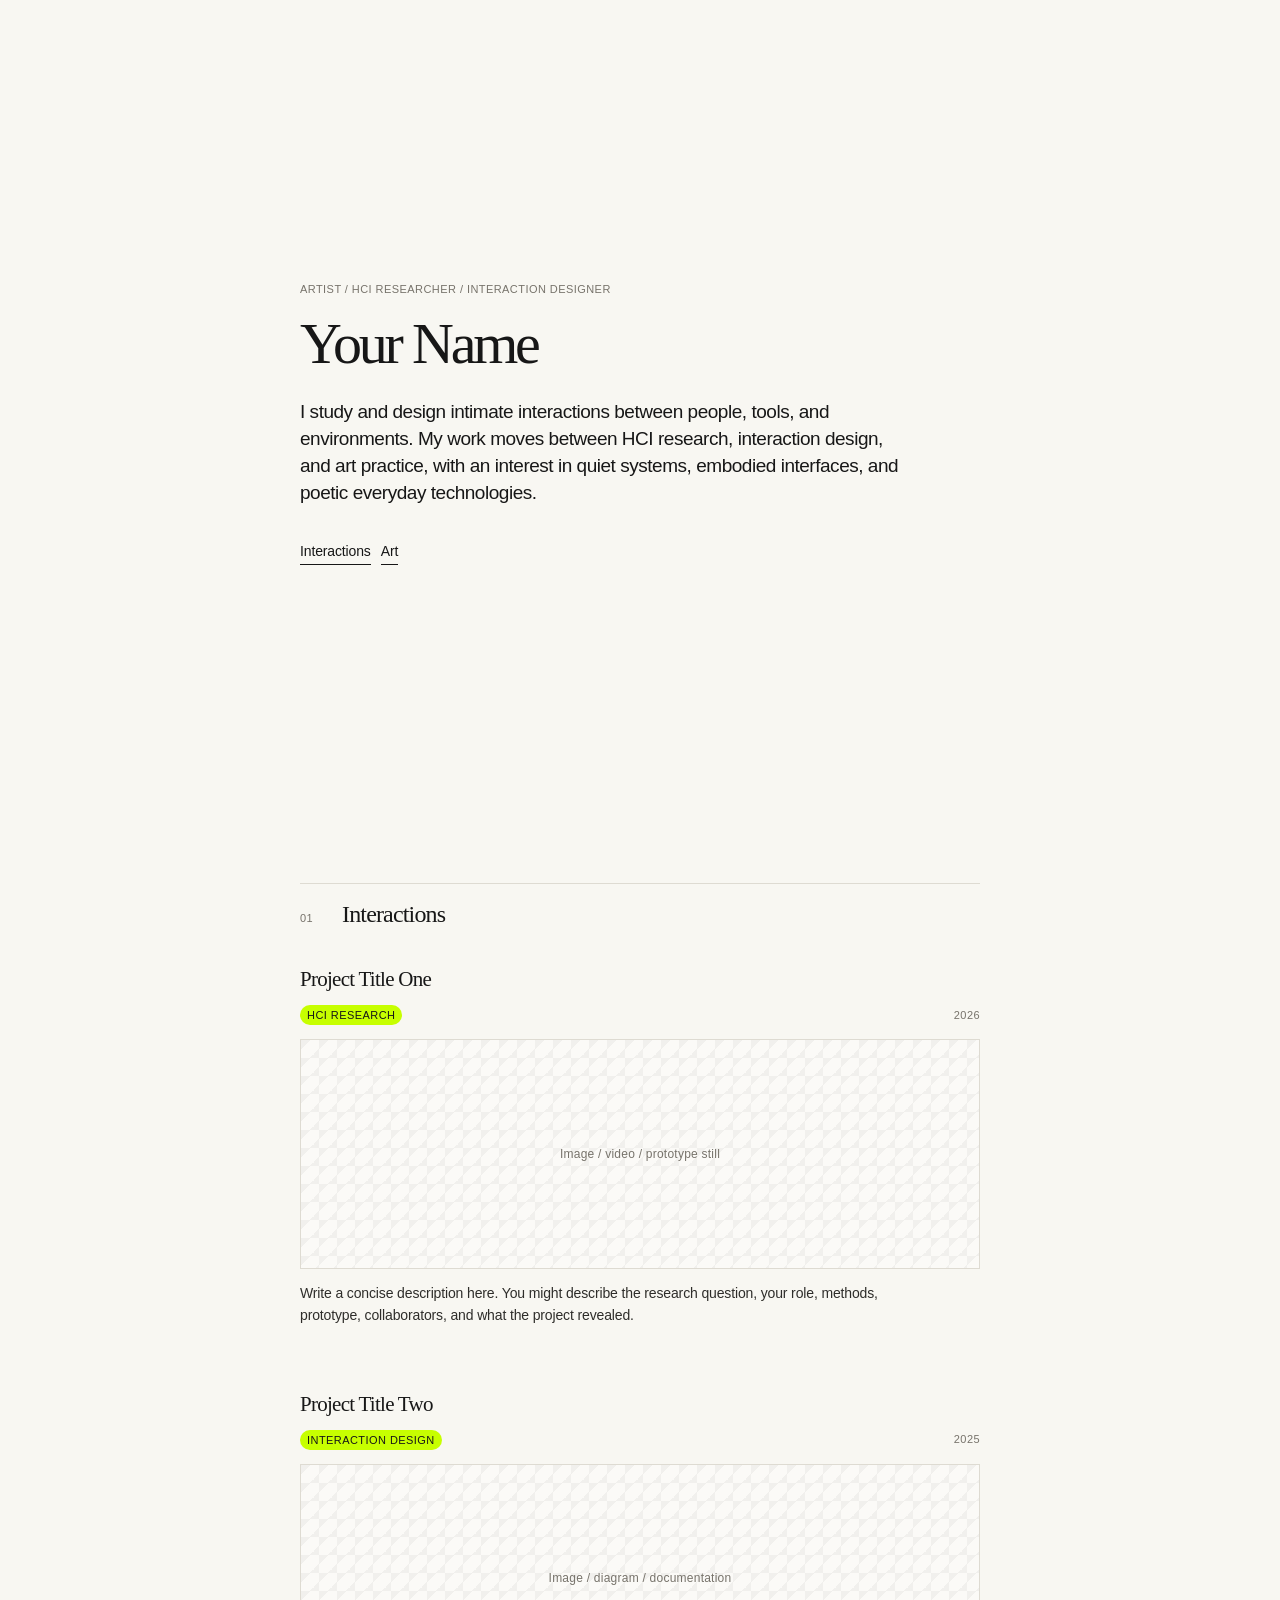
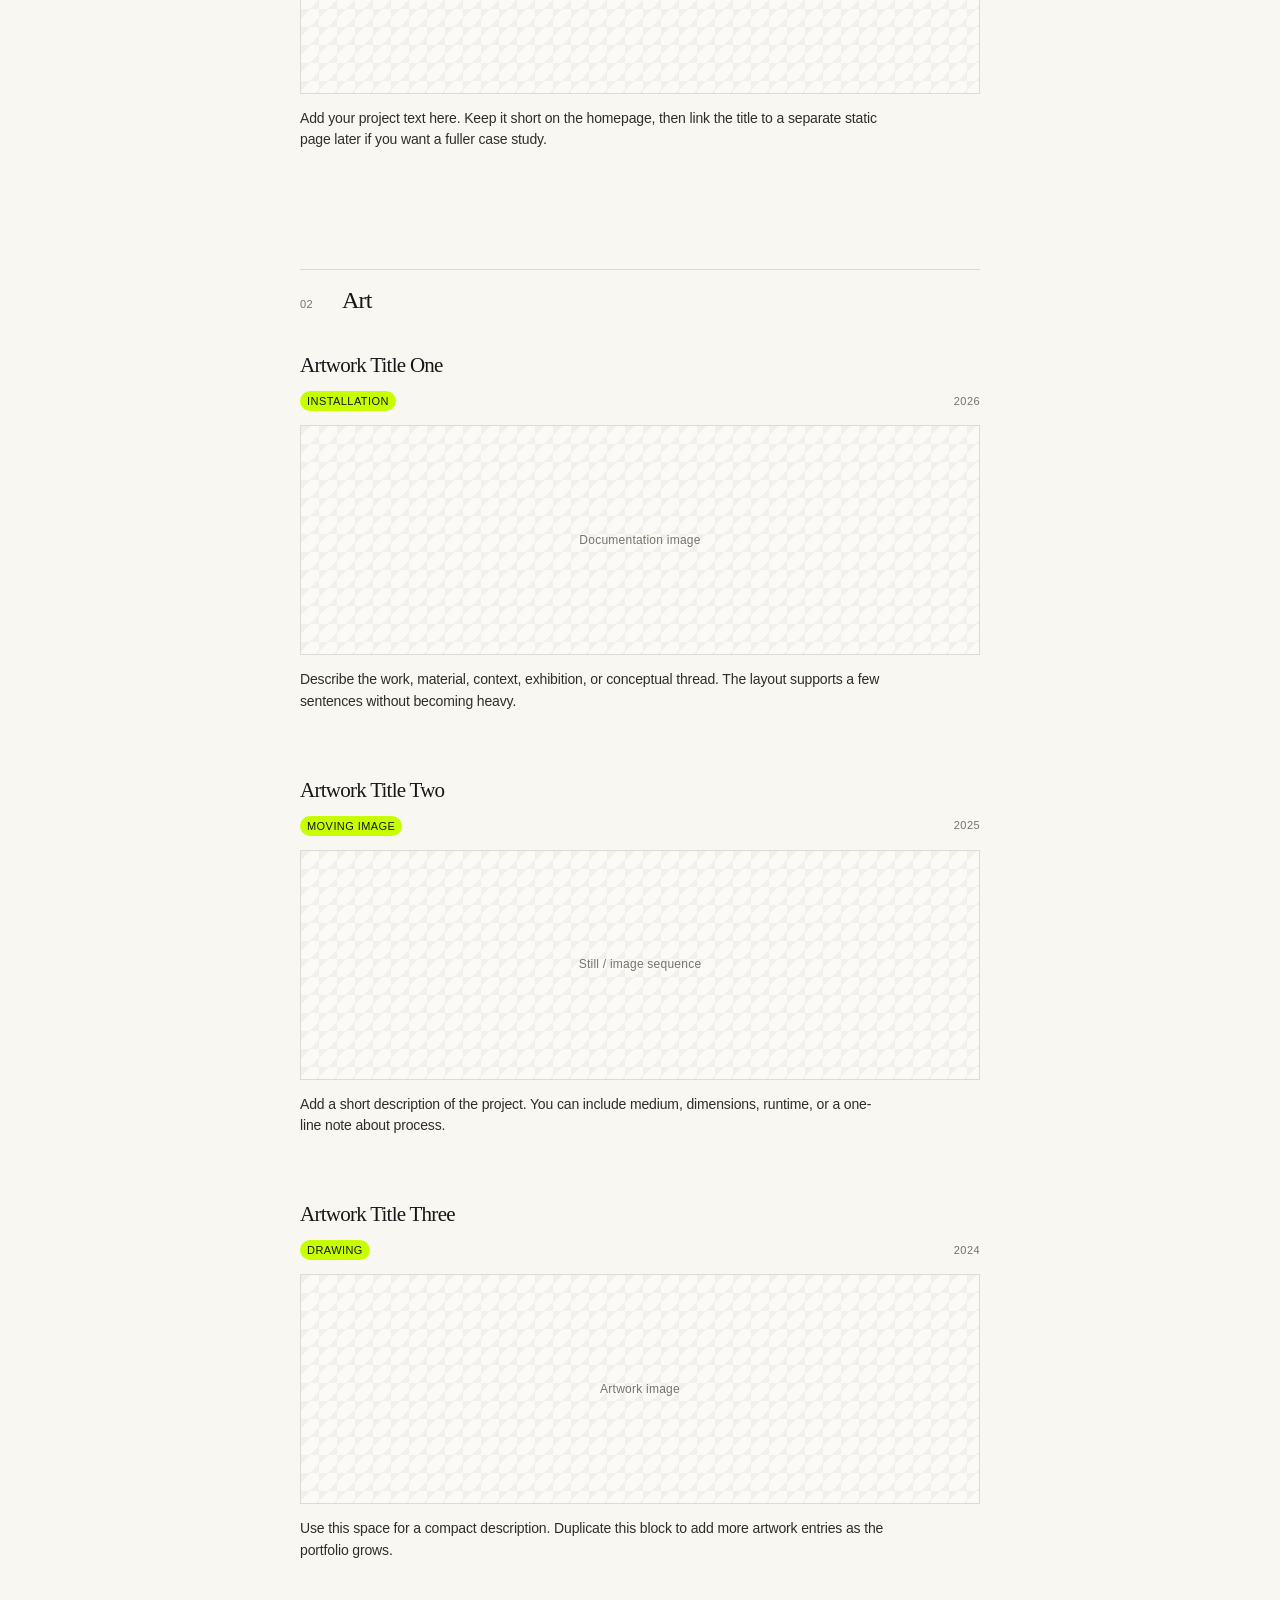
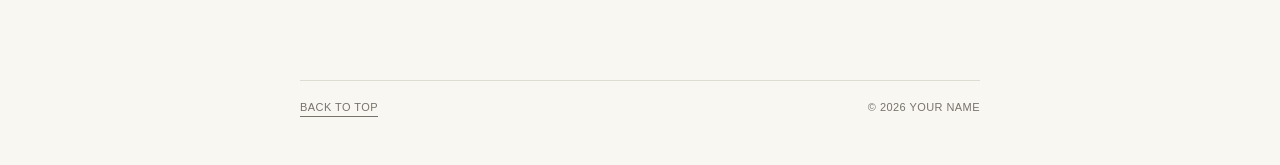
==== index.html @ f60fccab "create personal website" ====
<!doctype html>
<html lang="en">
  <head>
    <meta charset="utf-8" />
    <meta name="viewport" content="width=device-width, initial-scale=1" />
    <meta
      name="description"
      content="Portfolio of an artist, HCI researcher, and interaction designer."
    />
    <title>Your Name — Artist, HCI Researcher, Interaction Designer</title>
    <link rel="stylesheet" href="styles.css" />
  </head>
  <body>
    <main class="site-shell">
      <!-- Intro: edit this copy first when personalizing the site. -->
      <section class="intro" id="top" aria-labelledby="intro-title">
        <p class="eyebrow">Artist / HCI Researcher / Interaction Designer</p>
        <h1 id="intro-title">Your Name</h1>
        <p class="bio">
          I study and design intimate interactions between people, tools, and
          environments. My work moves between HCI research, interaction design,
          and art practice, with an interest in quiet systems, embodied
          interfaces, and poetic everyday technologies.
        </p>
        <nav class="quick-links" aria-label="Jump to portfolio sections">
          <a href="#interactions">Interactions</a>
          <a href="#art">Art</a>
        </nav>
      </section>

      <!-- Interactions: duplicate an article.project block to add more HCI projects. -->
      <section class="section-block" id="interactions" aria-labelledby="interactions-title">
        <div class="section-heading">
          <p class="section-kicker">01</p>
          <h2 id="interactions-title">Interactions</h2>
        </div>

        <div class="project-list">
          <article class="project">
            <a class="project-title" href="#" aria-label="Open Project Title One">
              Project Title One
            </a>
            <div class="project-meta">
              <span class="label">HCI Research</span>
              <time datetime="2026">2026</time>
            </div>
            <figure class="media-slot">
              <!-- Replace the placeholder with:
              <img src="assets/images/project-one.jpg" alt="Describe the image" />
              -->
              <span>Image / video / prototype still</span>
            </figure>
            <p>
              Write a concise description here. You might describe the research
              question, your role, methods, prototype, collaborators, and what
              the project revealed.
            </p>
          </article>

          <article class="project">
            <a class="project-title" href="#" aria-label="Open Project Title Two">
              Project Title Two
            </a>
            <div class="project-meta">
              <span class="label">Interaction Design</span>
              <time datetime="2025">2025</time>
            </div>
            <figure class="media-slot">
              <!-- Replace the placeholder with:
              <img src="assets/images/project-two.jpg" alt="Describe the image" />
              -->
              <span>Image / diagram / documentation</span>
            </figure>
            <p>
              Add your project text here. Keep it short on the homepage, then
              link the title to a separate static page later if you want a fuller
              case study.
            </p>
          </article>
        </div>
      </section>

      <!-- Art: duplicate an article.project block to add more artworks or series. -->
      <section class="section-block" id="art" aria-labelledby="art-title">
        <div class="section-heading">
          <p class="section-kicker">02</p>
          <h2 id="art-title">Art</h2>
        </div>

        <div class="project-list">
          <article class="project">
            <a class="project-title" href="#" aria-label="Open Artwork Title One">
              Artwork Title One
            </a>
            <div class="project-meta">
              <span class="label">Installation</span>
              <time datetime="2026">2026</time>
            </div>
            <figure class="media-slot">
              <!-- Replace the placeholder with:
              <img src="assets/images/art-one.jpg" alt="Describe the artwork" />
              -->
              <span>Documentation image</span>
            </figure>
            <p>
              Describe the work, material, context, exhibition, or conceptual
              thread. The layout supports a few sentences without becoming heavy.
            </p>
          </article>

          <article class="project">
            <a class="project-title" href="#" aria-label="Open Artwork Title Two">
              Artwork Title Two
            </a>
            <div class="project-meta">
              <span class="label">Moving Image</span>
              <time datetime="2025">2025</time>
            </div>
            <figure class="media-slot">
              <!-- Replace the placeholder with:
              <img src="assets/images/art-two.jpg" alt="Describe the artwork" />
              -->
              <span>Still / image sequence</span>
            </figure>
            <p>
              Add a short description of the project. You can include medium,
              dimensions, runtime, or a one-line note about process.
            </p>
          </article>

          <article class="project">
            <a class="project-title" href="#" aria-label="Open Artwork Title Three">
              Artwork Title Three
            </a>
            <div class="project-meta">
              <span class="label">Drawing</span>
              <time datetime="2024">2024</time>
            </div>
            <figure class="media-slot">
              <!-- Replace the placeholder with:
              <img src="assets/images/art-three.jpg" alt="Describe the artwork" />
              -->
              <span>Artwork image</span>
            </figure>
            <p>
              Use this space for a compact description. Duplicate this block to
              add more artwork entries as the portfolio grows.
            </p>
          </article>
        </div>
      </section>

      <footer class="site-footer">
        <a href="#top">Back to top</a>
        <p>© <span>2026</span> Your Name</p>
      </footer>
    </main>
  </body>
</html>
---- styles.css ----
:root {
  --font-primary: "Helvetica Neue", Helvetica, Arial, sans-serif;
  --font-secondary: "Cormorant Garamond", Garamond, Georgia, serif;
  --color-bg: #f8f7f2;
  --color-text: #171717;
  --color-muted: #77736b;
  --color-line: #dedbd2;
  --color-neon: #c7ff00;
  --content-width: 680px;
  --page-gutter: clamp(20px, 5vw, 56px);
}

* {
  box-sizing: border-box;
}

html {
  scroll-behavior: smooth;
}

body {
  margin: 0;
  background: var(--color-bg);
  color: var(--color-text);
  font-family: var(--font-primary);
  font-size: 14px;
  line-height: 1.55;
  letter-spacing: -0.01em;
}

a {
  color: inherit;
  text-decoration: none;
}

a:focus-visible {
  outline: 1px solid var(--color-text);
  outline-offset: 4px;
}

img {
  display: block;
  width: 100%;
  height: auto;
}

.site-shell {
  width: min(100% - (var(--page-gutter) * 2), var(--content-width));
  margin: 0 auto;
  padding: 9vh 0 48px;
}

.intro {
  min-height: 76vh;
  display: flex;
  flex-direction: column;
  justify-content: center;
}

.eyebrow,
.section-kicker,
.project-meta,
.site-footer {
  color: var(--color-muted);
  font-size: 11px;
  letter-spacing: 0.04em;
  text-transform: uppercase;
}

.eyebrow {
  margin: 0 0 18px;
}

h1,
h2,
p,
figure {
  margin: 0;
}

h1 {
  max-width: 11ch;
  font-family: var(--font-secondary);
  font-size: clamp(34px, 7vw, 58px);
  font-weight: 400;
  line-height: 0.95;
  letter-spacing: -0.055em;
}

.bio {
  max-width: 610px;
  margin-top: 28px;
  font-size: clamp(16px, 2.2vw, 19px);
  line-height: 1.42;
  letter-spacing: -0.025em;
}

.quick-links {
  display: flex;
  gap: 10px;
  margin-top: 34px;
}

.quick-links a {
  border-bottom: 1px solid currentColor;
  padding-bottom: 2px;
  transition: color 180ms ease, border-color 180ms ease;
}

.quick-links a:hover {
  color: var(--color-muted);
  border-color: transparent;
}

.section-block {
  padding: 118px 0 0;
}

.section-heading {
  display: grid;
  grid-template-columns: 42px 1fr;
  align-items: baseline;
  border-top: 1px solid var(--color-line);
  padding-top: 18px;
  margin-bottom: 42px;
}

.section-kicker {
  line-height: 1;
}

h2 {
  font-family: var(--font-secondary);
  font-size: 24px;
  font-weight: 400;
  line-height: 1;
  letter-spacing: -0.035em;
}

.project-list {
  display: grid;
  gap: 66px;
}

.project {
  display: grid;
  gap: 14px;
}

.project-title {
  width: fit-content;
  font-family: var(--font-secondary);
  font-size: 21px;
  line-height: 1.1;
  letter-spacing: -0.035em;
  transition: transform 180ms ease, letter-spacing 180ms ease;
}

.project-title:hover {
  transform: translateX(7px);
  letter-spacing: -0.015em;
}

.project-meta {
  display: flex;
  align-items: center;
  justify-content: space-between;
  gap: 20px;
}

.label {
  display: inline-flex;
  align-items: center;
  min-height: 19px;
  padding: 2px 7px 1px;
  background: var(--color-neon);
  color: var(--color-text);
  border-radius: 999px;
}

.media-slot {
  position: relative;
  min-height: 230px;
  display: grid;
  place-items: center;
  overflow: hidden;
  border: 1px solid var(--color-line);
  background:
    linear-gradient(135deg, rgba(23, 23, 23, 0.045) 25%, transparent 25%) 0 0 / 18px 18px,
    linear-gradient(315deg, rgba(23, 23, 23, 0.045) 25%, transparent 25%) 0 0 / 18px 18px,
    rgba(255, 255, 255, 0.34);
}

.media-slot span {
  color: var(--color-muted);
  font-size: 12px;
  letter-spacing: 0.02em;
}

.project p {
  max-width: 590px;
  color: #2e2d2a;
}

.site-footer {
  display: flex;
  justify-content: space-between;
  gap: 20px;
  border-top: 1px solid var(--color-line);
  margin-top: 118px;
  padding-top: 18px;
}

.site-footer a {
  border-bottom: 1px solid currentColor;
}

@media (max-width: 560px) {
  .site-shell {
    padding-top: 42px;
  }

  .intro {
    min-height: 68vh;
  }

  .section-heading {
    grid-template-columns: 1fr;
    gap: 12px;
  }

  .project-meta,
  .site-footer {
    align-items: flex-start;
    flex-direction: column;
    gap: 9px;
  }

  .media-slot {
    min-height: 190px;
  }
}
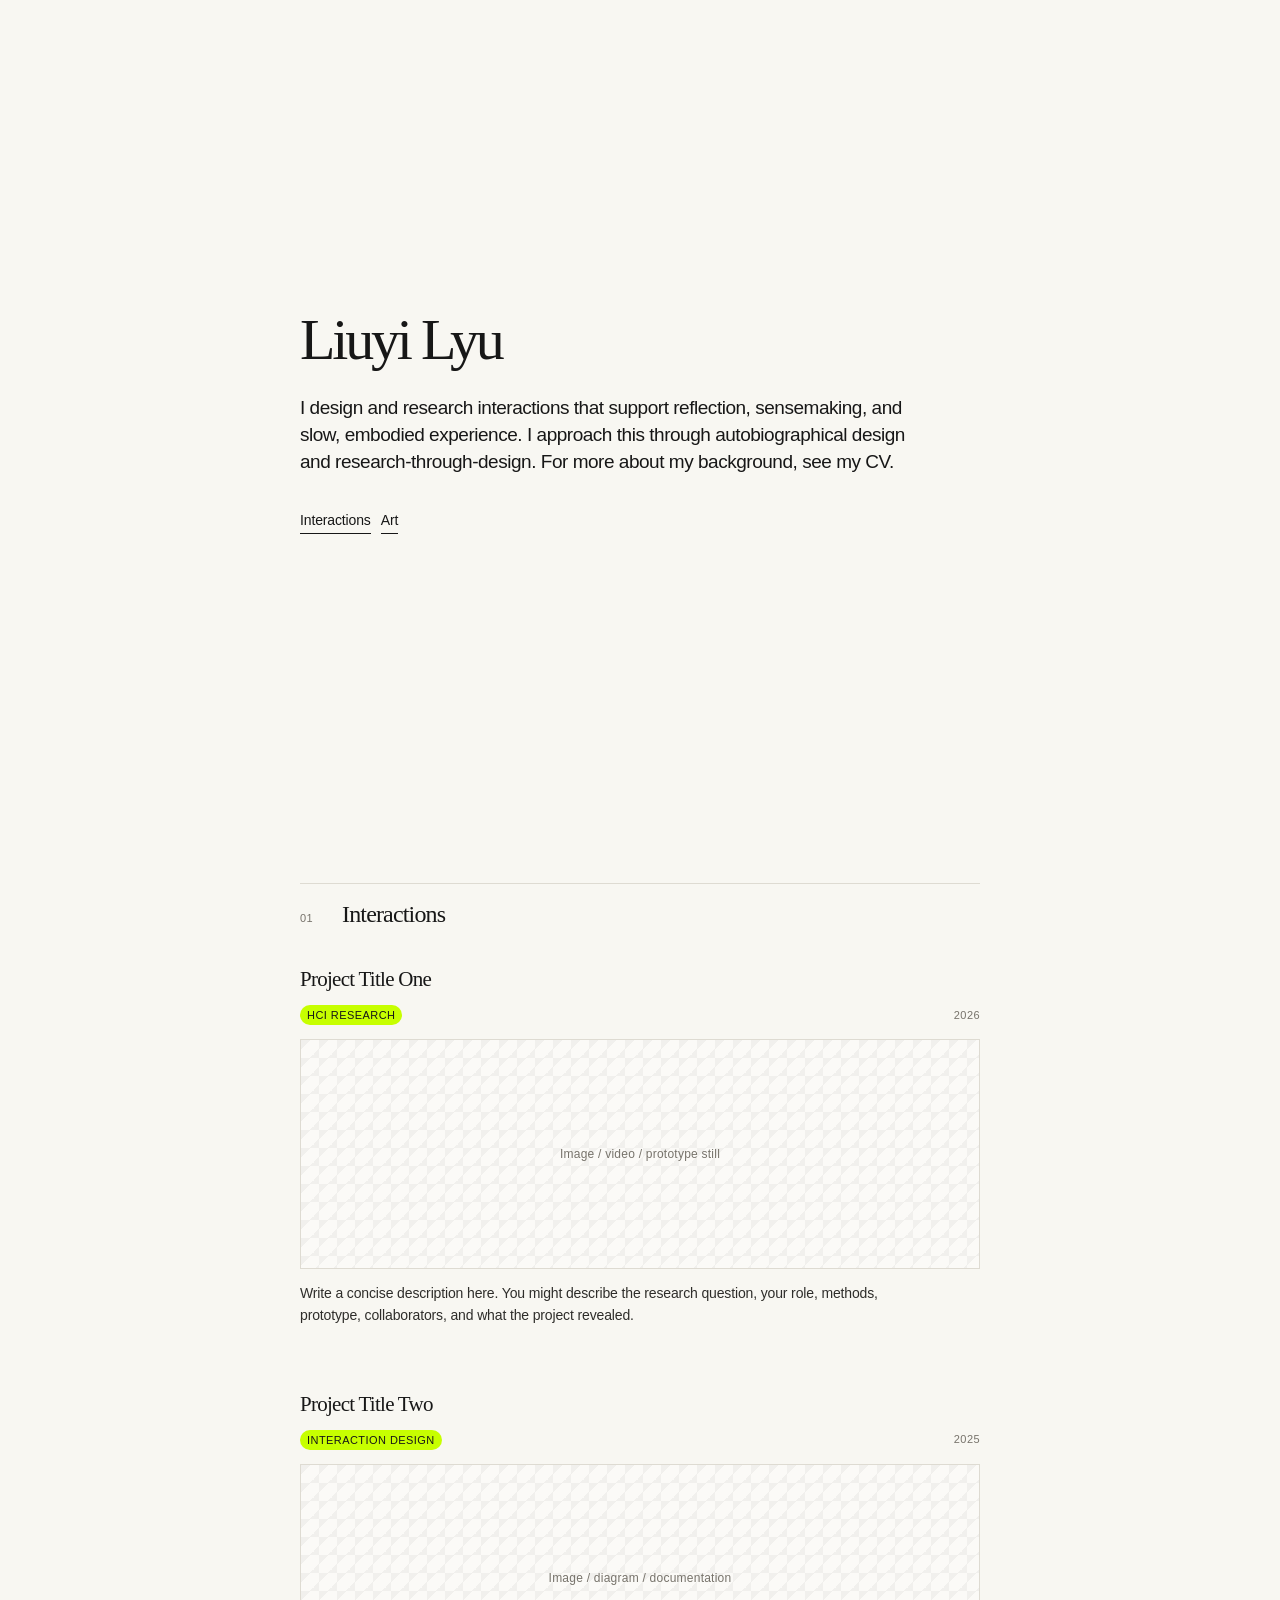
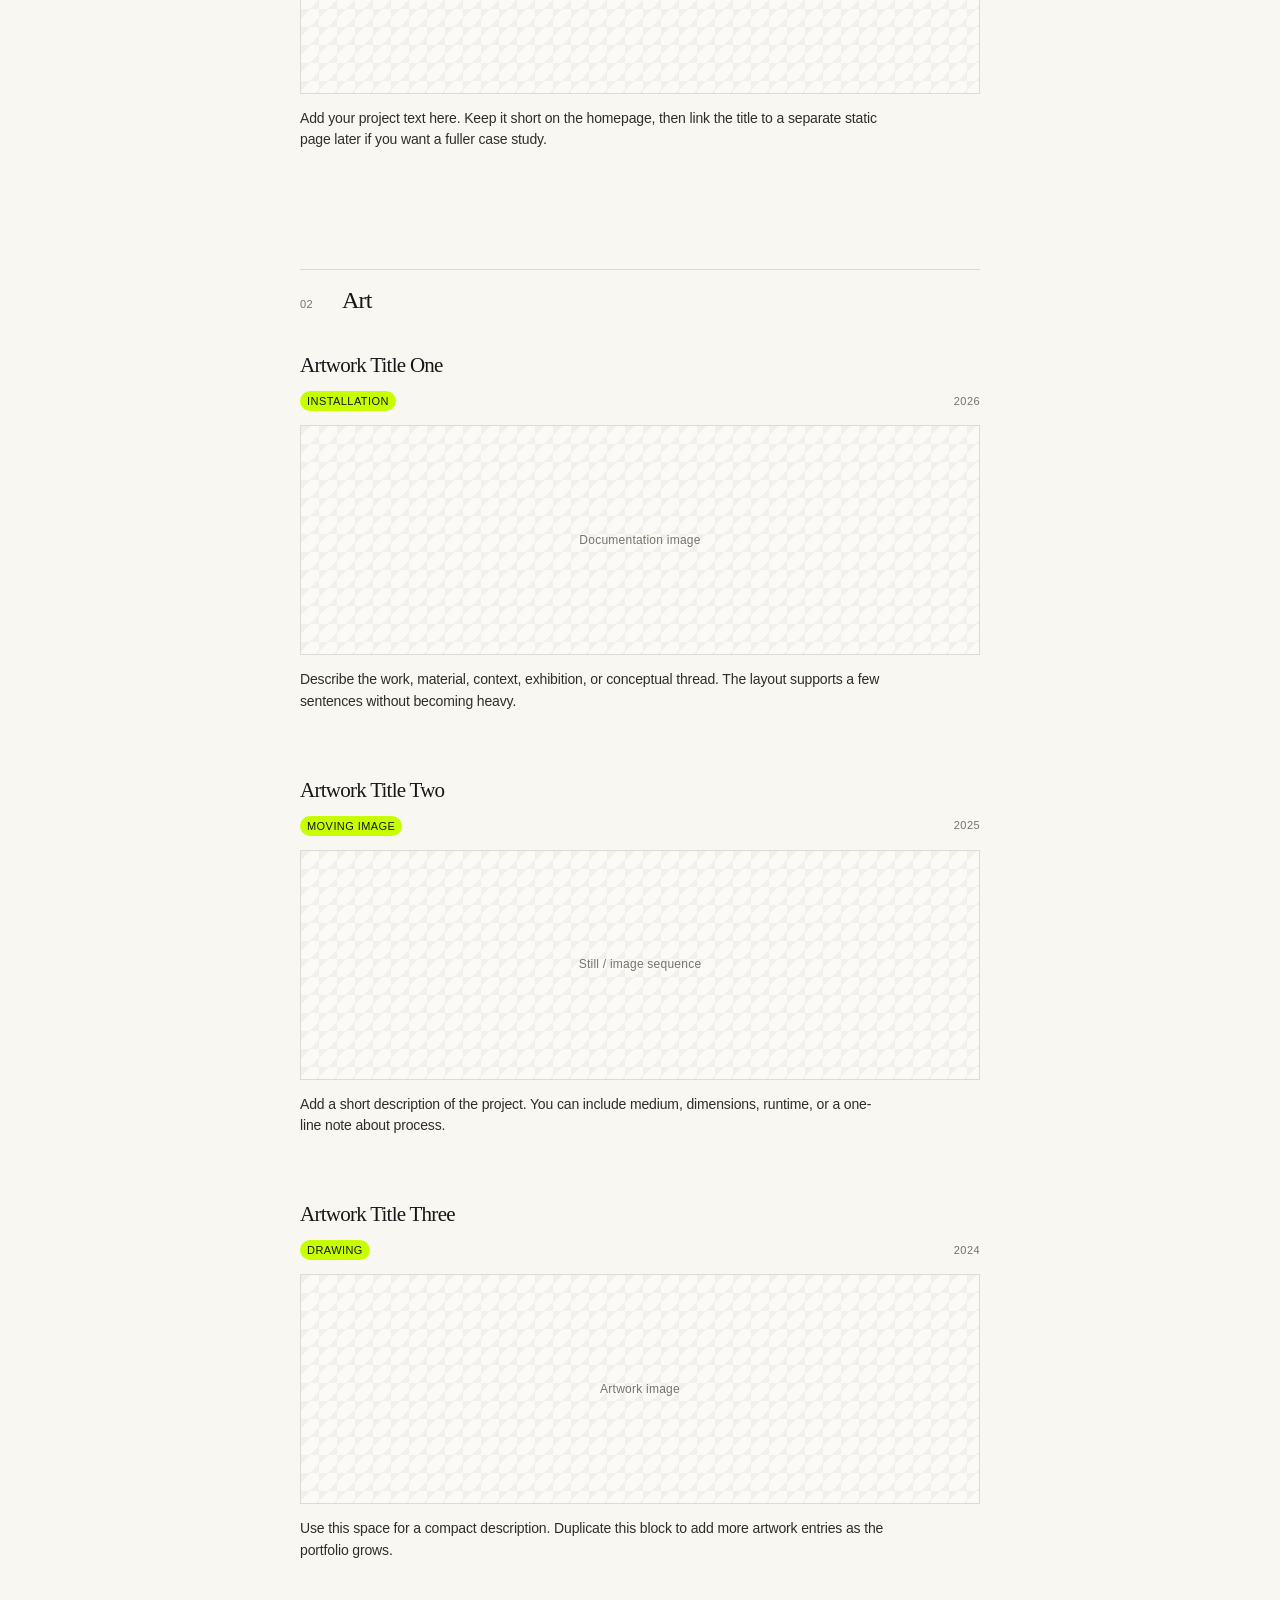
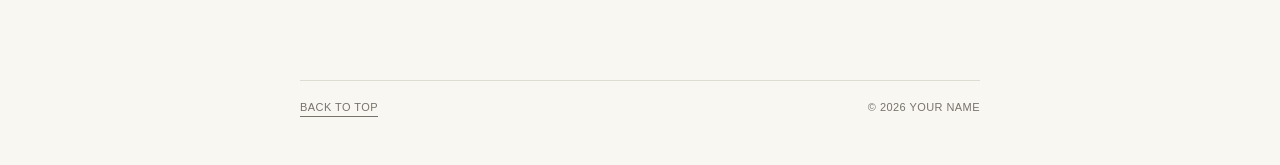
==== commit 6fe2fd59: "update" ====
--- a/index.html
+++ b/index.html
@@ -14,13 +14,11 @@
     <main class="site-shell">
       <!-- Intro: edit this copy first when personalizing the site. -->
       <section class="intro" id="top" aria-labelledby="intro-title">
-        <p class="eyebrow">Artist / HCI Researcher / Interaction Designer</p>
-        <h1 id="intro-title">Your Name</h1>
+        <h1 id="intro-title">Liuyi Lyu</h1>
         <p class="bio">
-          I study and design intimate interactions between people, tools, and
-          environments. My work moves between HCI research, interaction design,
-          and art practice, with an interest in quiet systems, embodied
-          interfaces, and poetic everyday technologies.
+          I design and research interactions that support reflection, sensemaking,
+          and slow, embodied experience. I approach this through autobiographical
+          design and research-through-design. For more about my background, see my CV.
         </p>
         <nav class="quick-links" aria-label="Jump to portfolio sections">
           <a href="#interactions">Interactions</a>
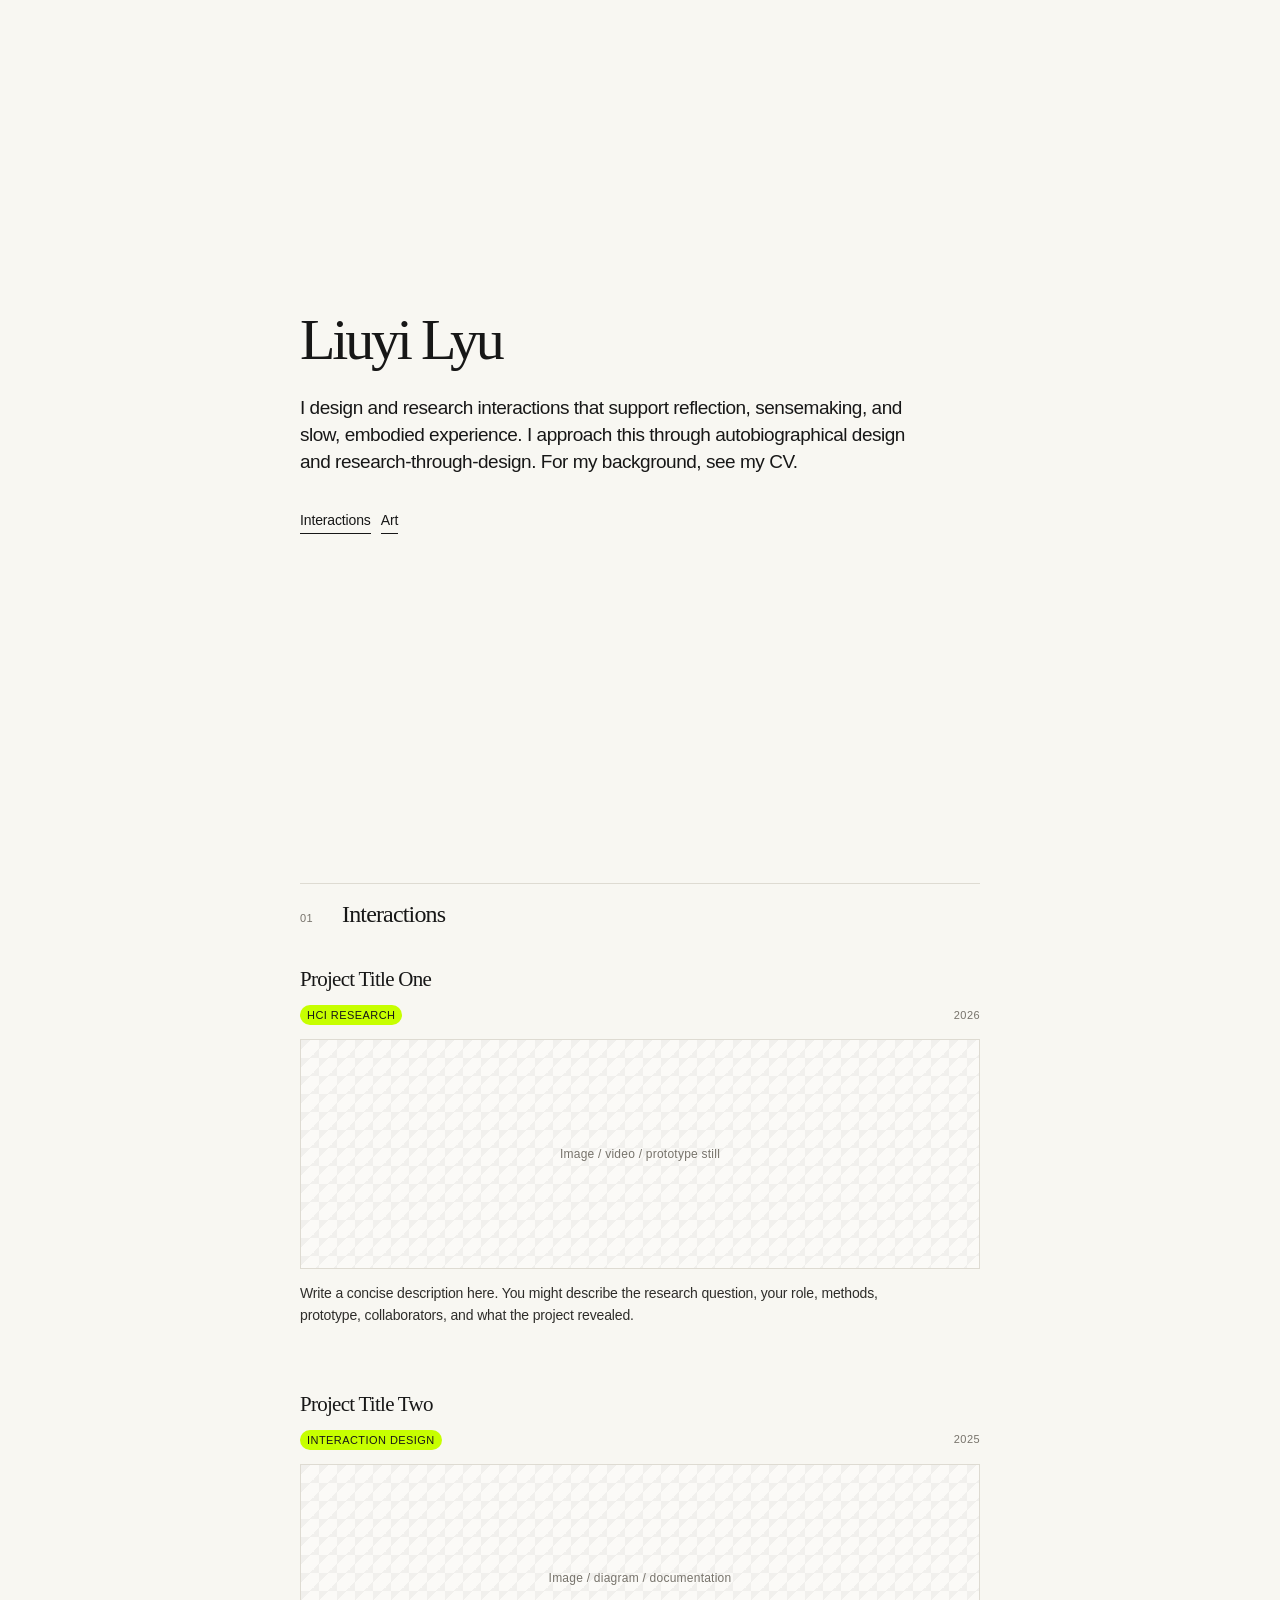
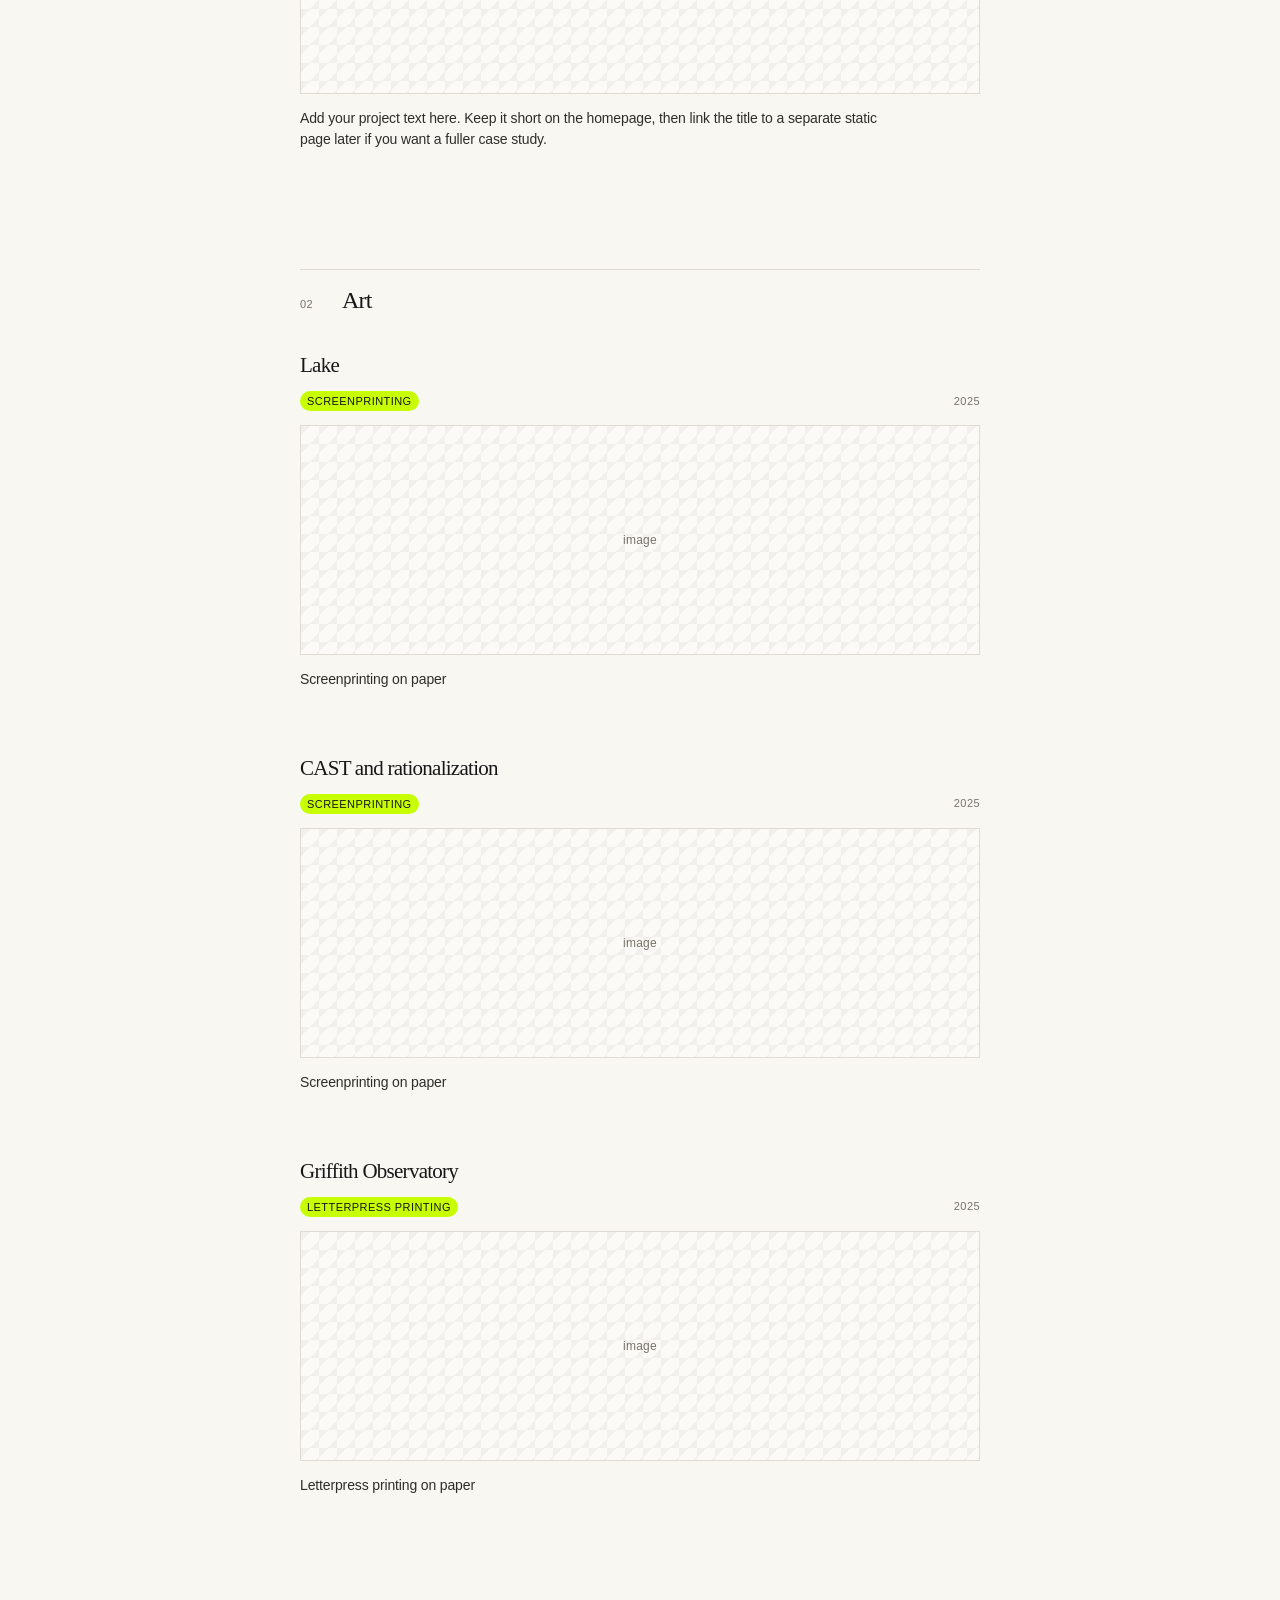
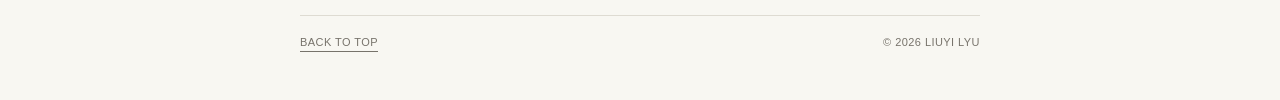
==== commit 620c5c5d: "update" ====
--- a/index.html
+++ b/index.html
@@ -7,7 +7,7 @@
       name="description"
       content="Portfolio of an artist, HCI researcher, and interaction designer."
     />
-    <title>Your Name — Artist, HCI Researcher, Interaction Designer</title>
+    <title>Liuyi Lyu — Artist, HCI Researcher, Interaction Designer</title>
     <link rel="stylesheet" href="styles.css" />
   </head>
   <body>
@@ -18,7 +18,7 @@
         <p class="bio">
           I design and research interactions that support reflection, sensemaking,
           and slow, embodied experience. I approach this through autobiographical
-          design and research-through-design. For more about my background, see my CV.
+          design and research-through-design. For my background, see my CV.
         </p>
         <nav class="quick-links" aria-label="Jump to portfolio sections">
           <a href="#interactions">Interactions</a>
@@ -35,7 +35,7 @@
 
         <div class="project-list">
           <article class="project">
-            <a class="project-title" href="#" aria-label="Open Project Title One">
+            <a class="project-title" href="interactions/project-title-one.html" aria-label="Open Project Title One">
               Project Title One
             </a>
             <div class="project-meta">
@@ -56,7 +56,7 @@
           </article>
 
           <article class="project">
-            <a class="project-title" href="#" aria-label="Open Project Title Two">
+            <a class="project-title" href="interactions/project-title-two.html" aria-label="Open Project Title Two">
               Project Title Two
             </a>
             <div class="project-meta">
@@ -87,62 +87,59 @@
 
         <div class="project-list">
           <article class="project">
-            <a class="project-title" href="#" aria-label="Open Artwork Title One">
-              Artwork Title One
+            <a class="project-title" href="art/lake.html" aria-label="Open Lake">
+              Lake
             </a>
             <div class="project-meta">
-              <span class="label">Installation</span>
-              <time datetime="2026">2026</time>
+              <span class="label">Screenprinting</span>
+              <time datetime="2025">2025</time>
             </div>
             <figure class="media-slot">
               <!-- Replace the placeholder with:
               <img src="assets/images/art-one.jpg" alt="Describe the artwork" />
               -->
-              <span>Documentation image</span>
+              <span>image</span>
             </figure>
             <p>
-              Describe the work, material, context, exhibition, or conceptual
-              thread. The layout supports a few sentences without becoming heavy.
+              Screenprinting on paper
             </p>
           </article>
 
           <article class="project">
-            <a class="project-title" href="#" aria-label="Open Artwork Title Two">
-              Artwork Title Two
+            <a class="project-title" href="art/cast-and-rationalization.html" aria-label="Open CAST and rationalization">
+              CAST and rationalization
             </a>
             <div class="project-meta">
-              <span class="label">Moving Image</span>
+              <span class="label">Screenprinting</span>
               <time datetime="2025">2025</time>
             </div>
             <figure class="media-slot">
               <!-- Replace the placeholder with:
               <img src="assets/images/art-two.jpg" alt="Describe the artwork" />
               -->
-              <span>Still / image sequence</span>
+              <span>image</span>
             </figure>
             <p>
-              Add a short description of the project. You can include medium,
-              dimensions, runtime, or a one-line note about process.
+              Screenprinting on paper
             </p>
           </article>
 
           <article class="project">
-            <a class="project-title" href="#" aria-label="Open Artwork Title Three">
-              Artwork Title Three
+            <a class="project-title" href="art/griffith-observatory.html" aria-label="Open Griffith Observatory">
+              Griffith Observatory
             </a>
             <div class="project-meta">
-              <span class="label">Drawing</span>
-              <time datetime="2024">2024</time>
+              <span class="label">Letterpress printing</span>
+              <time datetime="2025">2025</time>
             </div>
             <figure class="media-slot">
               <!-- Replace the placeholder with:
               <img src="assets/images/art-three.jpg" alt="Describe the artwork" />
               -->
-              <span>Artwork image</span>
+              <span>image</span>
             </figure>
             <p>
-              Use this space for a compact description. Duplicate this block to
-              add more artwork entries as the portfolio grows.
+              Letterpress printing on paper
             </p>
           </article>
         </div>
@@ -150,7 +147,7 @@
 
       <footer class="site-footer">
         <a href="#top">Back to top</a>
-        <p>© <span>2026</span> Your Name</p>
+        <p>© <span>2026</span> Liuyi Lyu</p>
       </footer>
     </main>
   </body>
--- a/styles.css
+++ b/styles.css
@@ -215,6 +215,125 @@
   border-bottom: 1px solid currentColor;
 }
 
+.detail-shell {
+  width: min(100% - (var(--page-gutter) * 2), 960px);
+  padding-top: 42px;
+}
+
+.back-link {
+  display: inline-block;
+  margin-bottom: 82px;
+  color: var(--color-muted);
+  font-size: 11px;
+  letter-spacing: 0.04em;
+  text-transform: uppercase;
+  transition: color 180ms ease, transform 180ms ease;
+}
+
+.back-link:hover {
+  color: var(--color-text);
+  transform: translateX(-4px);
+}
+
+.detail-page {
+  display: grid;
+  gap: 72px;
+}
+
+.detail-header,
+.detail-text {
+  max-width: var(--content-width);
+}
+
+.detail-header h1 {
+  max-width: 12ch;
+}
+
+.detail-meta {
+  margin-top: 24px;
+  padding-top: 14px;
+  border-top: 1px solid var(--color-line);
+}
+
+.detail-intro {
+  max-width: 620px;
+  margin-top: 30px;
+  font-size: clamp(16px, 2.2vw, 19px);
+  line-height: 1.44;
+  letter-spacing: -0.025em;
+}
+
+.detail-text {
+  display: grid;
+  gap: 14px;
+}
+
+.detail-text h2 {
+  font-size: 21px;
+}
+
+.gallery,
+.image-stack {
+  display: grid;
+  gap: 34px;
+}
+
+.gallery-item {
+  display: grid;
+  gap: 9px;
+}
+
+.gallery-item img,
+.image-placeholder {
+  border: 1px solid var(--color-line);
+}
+
+.gallery-item img {
+  background: rgba(255, 255, 255, 0.34);
+}
+
+.image-placeholder {
+  min-height: 360px;
+  display: grid;
+  place-items: center;
+  padding: 24px;
+  background:
+    linear-gradient(135deg, rgba(23, 23, 23, 0.045) 25%, transparent 25%) 0 0 / 18px 18px,
+    linear-gradient(315deg, rgba(23, 23, 23, 0.045) 25%, transparent 25%) 0 0 / 18px 18px,
+    rgba(255, 255, 255, 0.34);
+  color: var(--color-muted);
+  font-size: 12px;
+  letter-spacing: 0.02em;
+  text-align: center;
+}
+
+.image-full {
+  width: 100%;
+}
+
+.image-narrow {
+  width: min(100%, 460px);
+  justify-self: center;
+}
+
+.image-narrow .image-placeholder {
+  min-height: 600px;
+}
+
+.image-pair {
+  display: grid;
+  grid-template-columns: repeat(2, minmax(0, 1fr));
+  gap: 20px;
+  align-items: start;
+}
+
+figcaption {
+  max-width: 520px;
+  color: var(--color-muted);
+  font-size: 12px;
+  line-height: 1.45;
+}
+
 @media (max-width: 560px) {
   .site-shell {
     padding-top: 42px;
@@ -239,4 +358,25 @@
   .media-slot {
     min-height: 190px;
   }
-}
+
+  .detail-shell {
+    width: min(100% - (var(--page-gutter) * 2), var(--content-width));
+  }
+
+  .back-link {
+    margin-bottom: 54px;
+  }
+
+  .detail-page {
+    gap: 52px;
+  }
+
+  .image-pair {
+    grid-template-columns: 1fr;
+  }
+
+  .image-placeholder,
+  .image-narrow .image-placeholder {
+    min-height: 280px;
+  }
+}
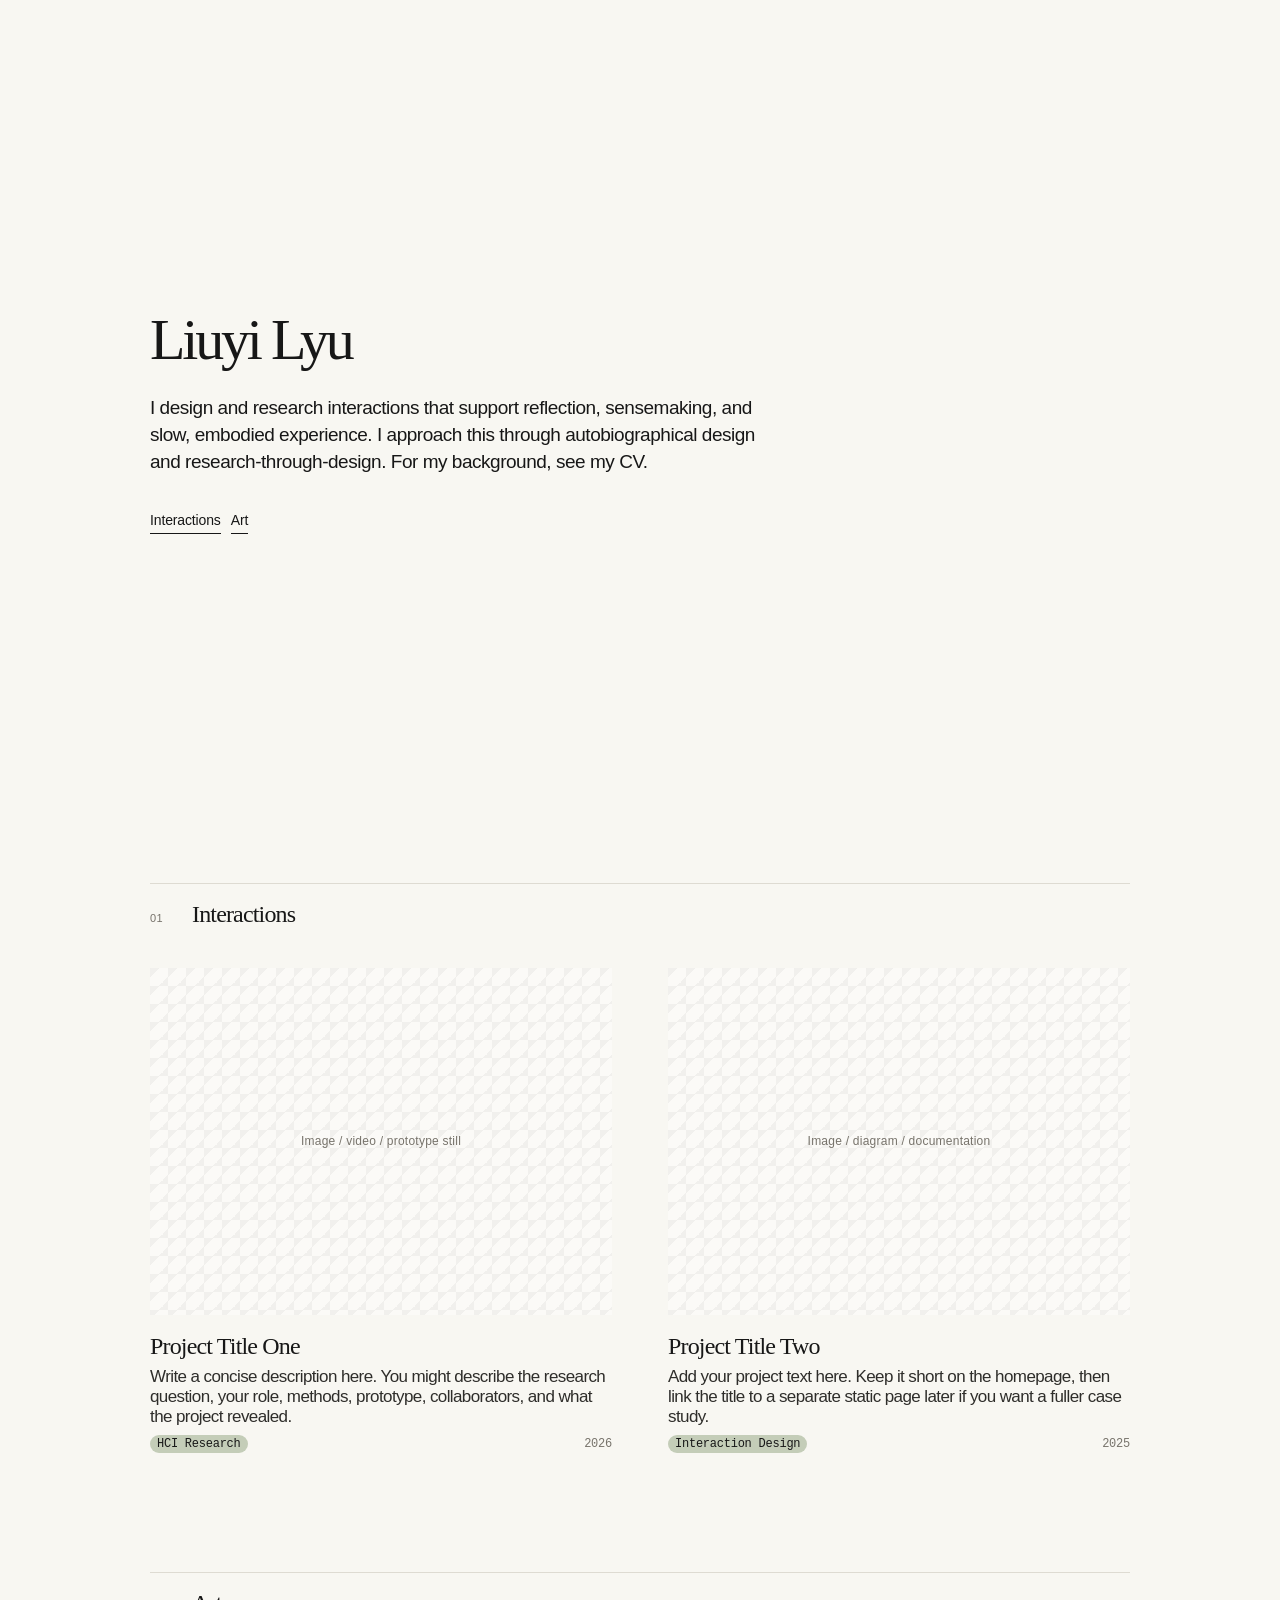
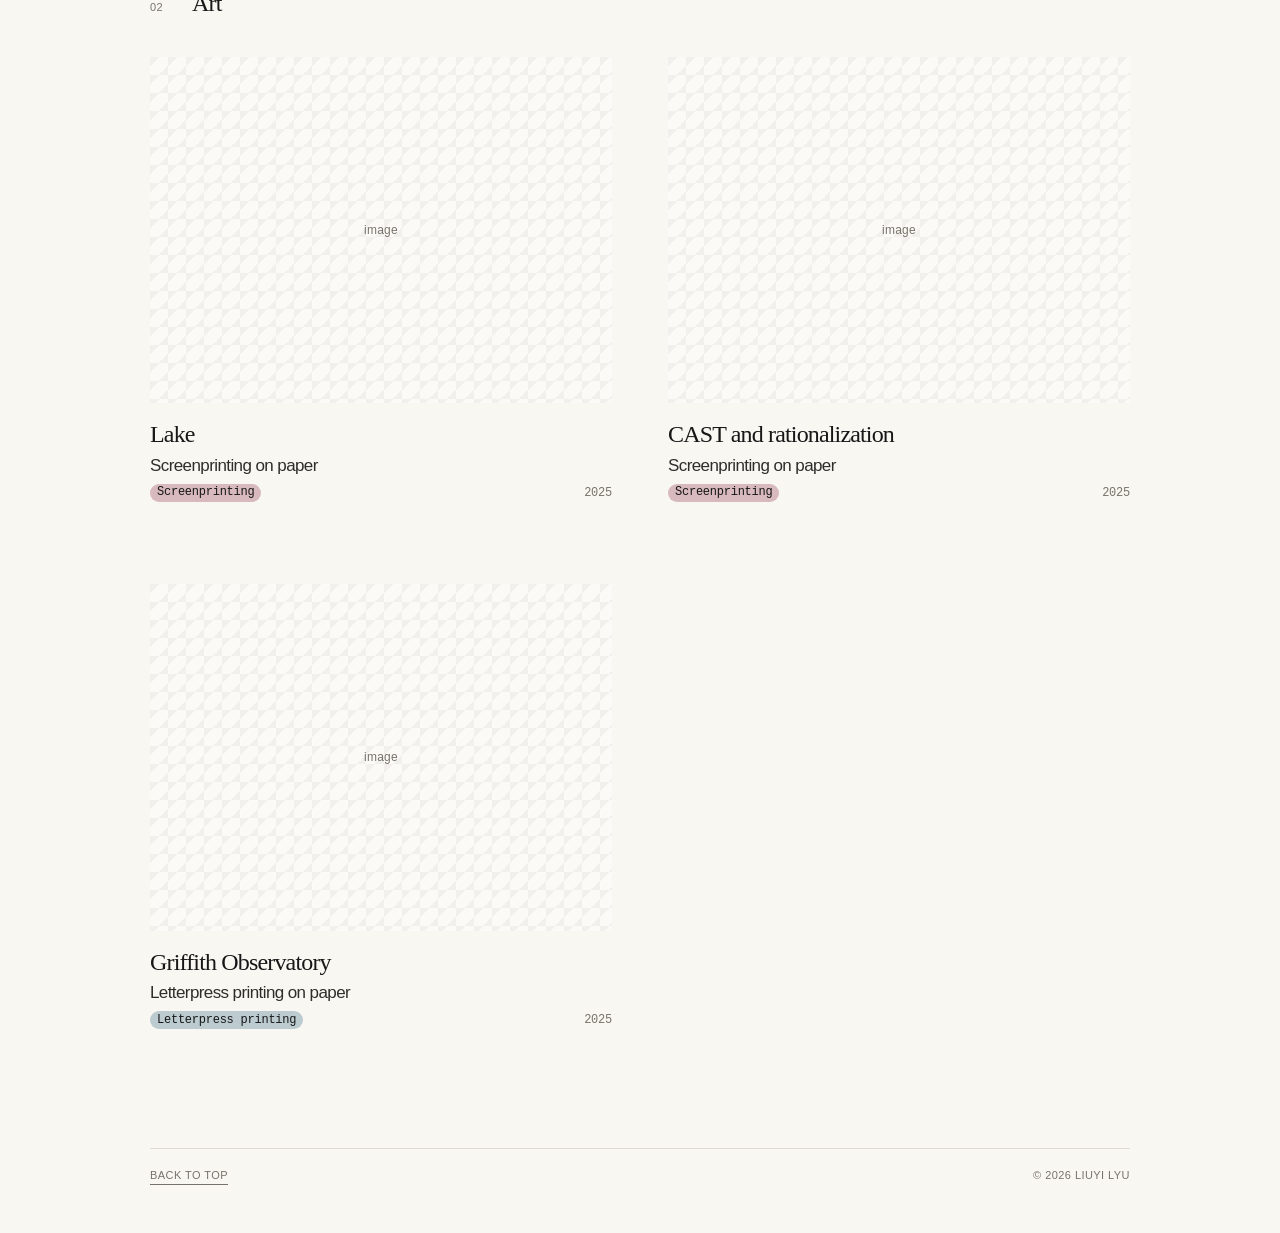
==== commit 4f6a1688: "update" ====
--- a/index.html
+++ b/index.html
@@ -91,7 +91,7 @@
               Lake
             </a>
             <div class="project-meta">
-              <span class="label">Screenprinting</span>
+              <span class="label label-pink">Screenprinting</span>
               <time datetime="2025">2025</time>
             </div>
             <figure class="media-slot">
@@ -110,7 +110,7 @@
               CAST and rationalization
             </a>
             <div class="project-meta">
-              <span class="label">Screenprinting</span>
+              <span class="label label-pink">Screenprinting</span>
               <time datetime="2025">2025</time>
             </div>
             <figure class="media-slot">
@@ -129,7 +129,7 @@
               Griffith Observatory
             </a>
             <div class="project-meta">
-              <span class="label">Letterpress printing</span>
+              <span class="label label-blue">Letterpress printing</span>
               <time datetime="2025">2025</time>
             </div>
             <figure class="media-slot">
--- a/styles.css
+++ b/styles.css
@@ -6,7 +6,13 @@
   --color-muted: #77736b;
   --color-line: #dedbd2;
   --color-neon: #c7ff00;
+  --label-blue: #bccbd0;
+  --label-pink: #d8b9bd;
+  --label-green: #c4cdb8;
+  --label-orange: #dcc1a4;
+  --label-brown: #c6b8a8;
   --content-width: 680px;
+  --index-width: 980px;
   --page-gutter: clamp(20px, 5vw, 56px);
 }
 
@@ -45,7 +51,7 @@
 }
 
 .site-shell {
-  width: min(100% - (var(--page-gutter) * 2), var(--content-width));
+  width: min(100% - (var(--page-gutter) * 2), var(--index-width));
   margin: 0 auto;
   padding: 9vh 0 48px;
 }
@@ -139,18 +145,22 @@
 
 .project-list {
   display: grid;
-  gap: 66px;
+  grid-template-columns: repeat(2, minmax(0, 1fr));
+  column-gap: clamp(28px, 5vw, 56px);
+  row-gap: 82px;
 }
 
 .project {
   display: grid;
-  gap: 14px;
+  gap: 8px;
+  align-content: start;
 }
 
 .project-title {
+  order: 2;
   width: fit-content;
   font-family: var(--font-secondary);
-  font-size: 21px;
+  font-size: 24px;
   line-height: 1.1;
   letter-spacing: -0.035em;
   transition: transform 180ms ease, letter-spacing 180ms ease;
@@ -162,35 +172,71 @@
 }
 
 .project-meta {
+  order: 4;
   display: flex;
   align-items: center;
   justify-content: space-between;
   gap: 20px;
+  font-family: "Courier New", Courier, monospace;
+  font-size: 12px;
+  letter-spacing: -0.02em;
+  text-transform: none;
 }
 
 .label {
   display: inline-flex;
   align-items: center;
-  min-height: 19px;
-  padding: 2px 7px 1px;
-  background: var(--color-neon);
+  min-height: 18px;
+  padding: 1px 7px 2px;
+  background: var(--label-green);
   color: var(--color-text);
   border-radius: 999px;
+  font-family: "Courier New", Courier, monospace;
+  line-height: 1;
+}
+
+.label-blue {
+  background: var(--label-blue);
+}
+
+.label-pink {
+  background: var(--label-pink);
+}
+
+.label-green {
+  background: var(--label-green);
+}
+
+.label-orange {
+  background: var(--label-orange);
+}
+
+.label-brown {
+  background: var(--label-brown);
 }
 
 .media-slot {
+  order: 1;
   position: relative;
-  min-height: 230px;
+  min-height: 0;
+  aspect-ratio: 4 / 3;
   display: grid;
   place-items: center;
   overflow: hidden;
-  border: 1px solid var(--color-line);
+  margin-bottom: 10px;
+  border: 0;
   background:
     linear-gradient(135deg, rgba(23, 23, 23, 0.045) 25%, transparent 25%) 0 0 / 18px 18px,
     linear-gradient(315deg, rgba(23, 23, 23, 0.045) 25%, transparent 25%) 0 0 / 18px 18px,
     rgba(255, 255, 255, 0.34);
 }
 
+.media-slot img {
+  width: 100%;
+  height: 100%;
+  object-fit: contain;
+}
+
 .media-slot span {
   color: var(--color-muted);
   font-size: 12px;
@@ -198,8 +244,12 @@
 }
 
 .project p {
+  order: 3;
   max-width: 590px;
   color: #2e2d2a;
+  font-size: 17px;
+  line-height: 1.18;
+  letter-spacing: -0.035em;
 }
 
 .site-footer {
@@ -355,8 +405,13 @@
     gap: 9px;
   }
 
+  .project-list {
+    grid-template-columns: 1fr;
+    row-gap: 66px;
+  }
+
   .media-slot {
-    min-height: 190px;
+    aspect-ratio: 4 / 3;
   }
 
   .detail-shell {
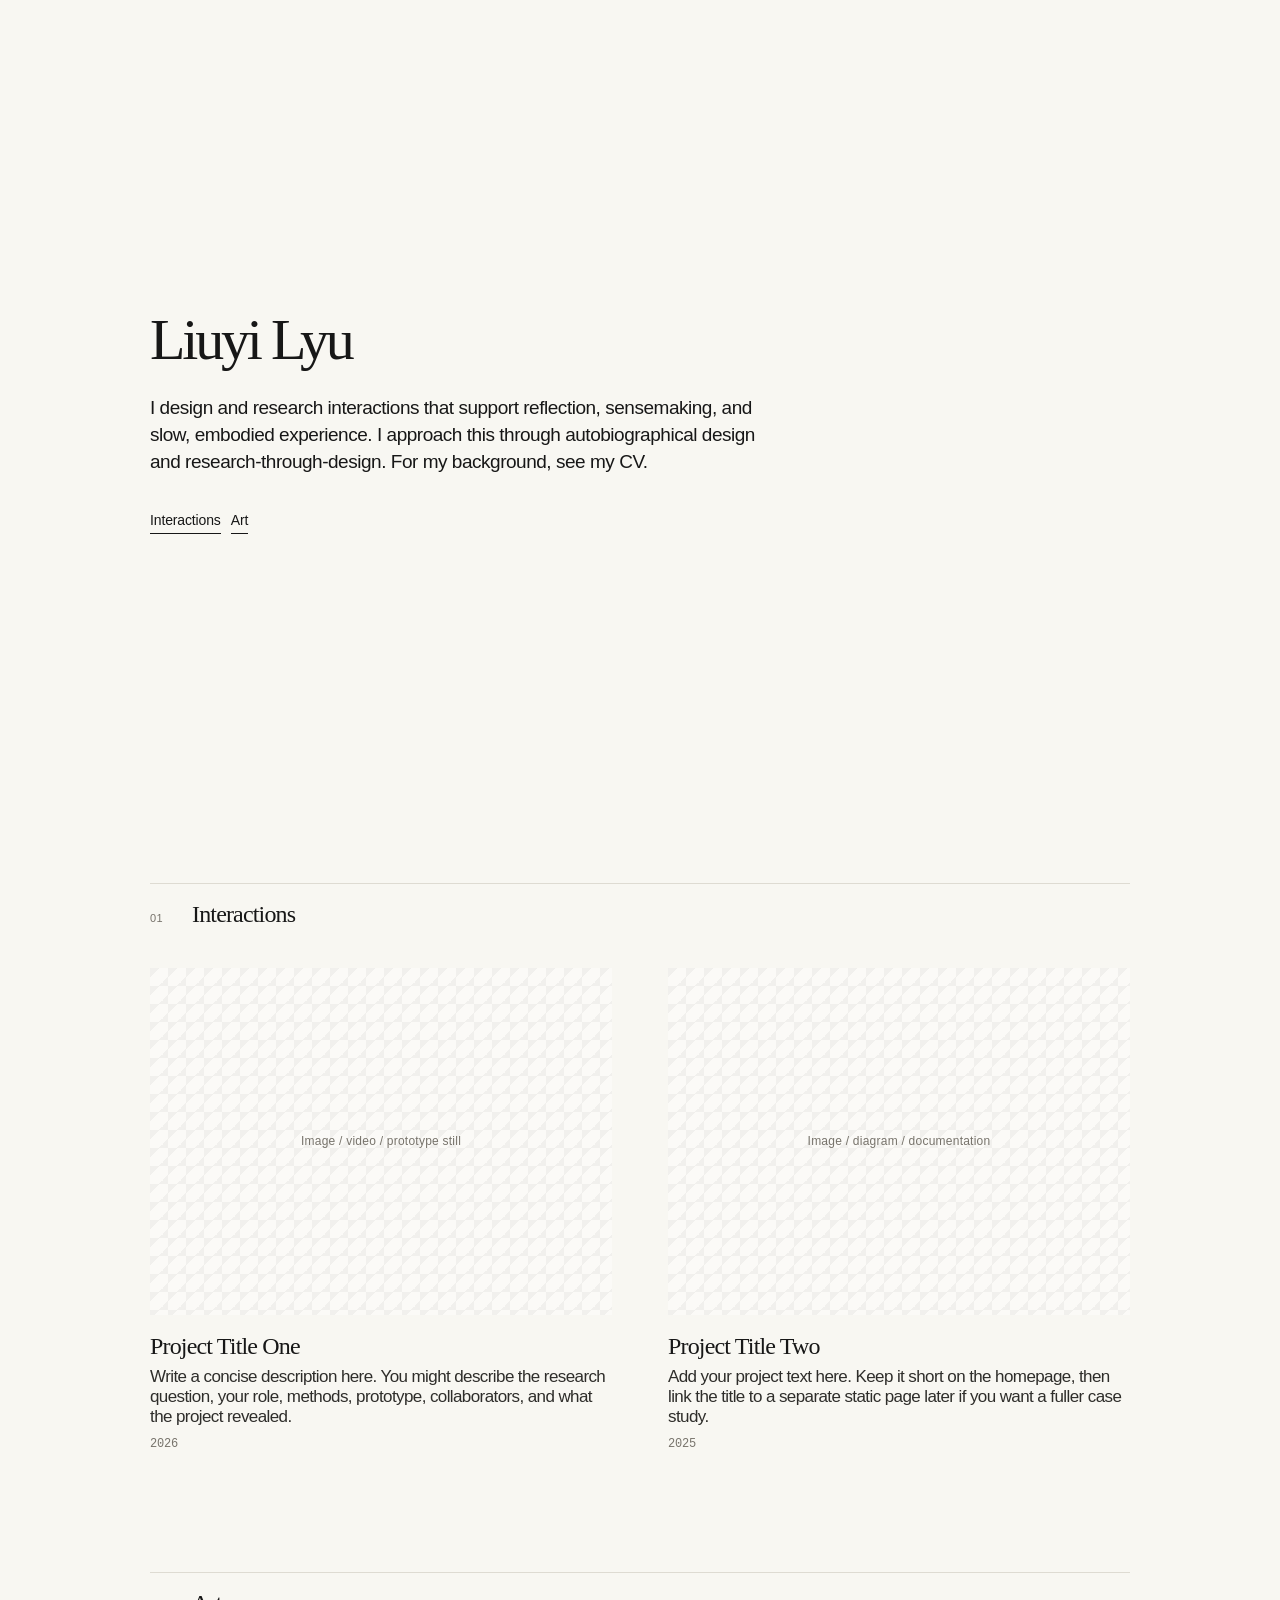
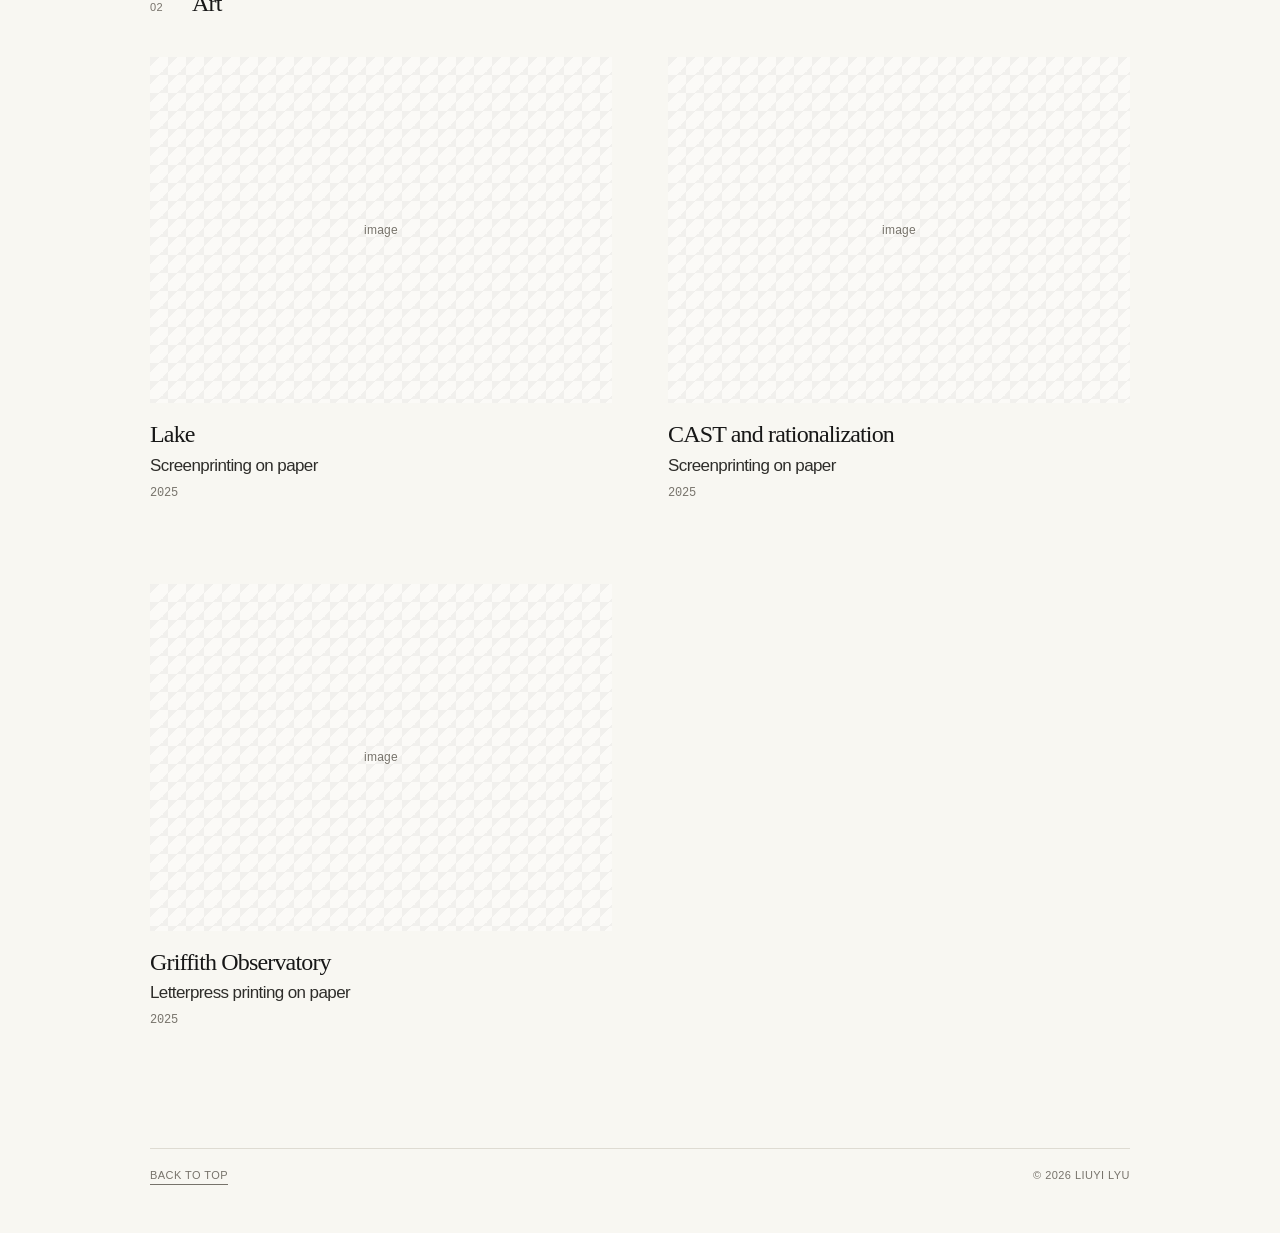
==== commit 2a3290c6: "update" ====
--- a/index.html
+++ b/index.html
@@ -39,7 +39,6 @@
               Project Title One
             </a>
             <div class="project-meta">
-              <span class="label">HCI Research</span>
               <time datetime="2026">2026</time>
             </div>
             <figure class="media-slot">
@@ -60,7 +59,6 @@
               Project Title Two
             </a>
             <div class="project-meta">
-              <span class="label">Interaction Design</span>
               <time datetime="2025">2025</time>
             </div>
             <figure class="media-slot">
@@ -91,7 +89,6 @@
               Lake
             </a>
             <div class="project-meta">
-              <span class="label label-pink">Screenprinting</span>
               <time datetime="2025">2025</time>
             </div>
             <figure class="media-slot">
@@ -110,7 +107,6 @@
               CAST and rationalization
             </a>
             <div class="project-meta">
-              <span class="label label-pink">Screenprinting</span>
               <time datetime="2025">2025</time>
             </div>
             <figure class="media-slot">
@@ -129,7 +125,6 @@
               Griffith Observatory
             </a>
             <div class="project-meta">
-              <span class="label label-blue">Letterpress printing</span>
               <time datetime="2025">2025</time>
             </div>
             <figure class="media-slot">
--- a/styles.css
+++ b/styles.css
@@ -6,11 +6,6 @@
   --color-muted: #77736b;
   --color-line: #dedbd2;
   --color-neon: #c7ff00;
-  --label-blue: #bccbd0;
-  --label-pink: #d8b9bd;
-  --label-green: #c4cdb8;
-  --label-orange: #dcc1a4;
-  --label-brown: #c6b8a8;
   --content-width: 680px;
   --index-width: 980px;
   --page-gutter: clamp(20px, 5vw, 56px);
@@ -175,44 +170,11 @@
   order: 4;
   display: flex;
   align-items: center;
-  justify-content: space-between;
-  gap: 20px;
+  justify-content: flex-start;
   font-family: "Courier New", Courier, monospace;
   font-size: 12px;
   letter-spacing: -0.02em;
   text-transform: none;
-}
-
-.label {
-  display: inline-flex;
-  align-items: center;
-  min-height: 18px;
-  padding: 1px 7px 2px;
-  background: var(--label-green);
-  color: var(--color-text);
-  border-radius: 999px;
-  font-family: "Courier New", Courier, monospace;
-  line-height: 1;
-}
-
-.label-blue {
-  background: var(--label-blue);
-}
-
-.label-pink {
-  background: var(--label-pink);
-}
-
-.label-green {
-  background: var(--label-green);
-}
-
-.label-orange {
-  background: var(--label-orange);
-}
-
-.label-brown {
-  background: var(--label-brown);
 }
 
 .media-slot {
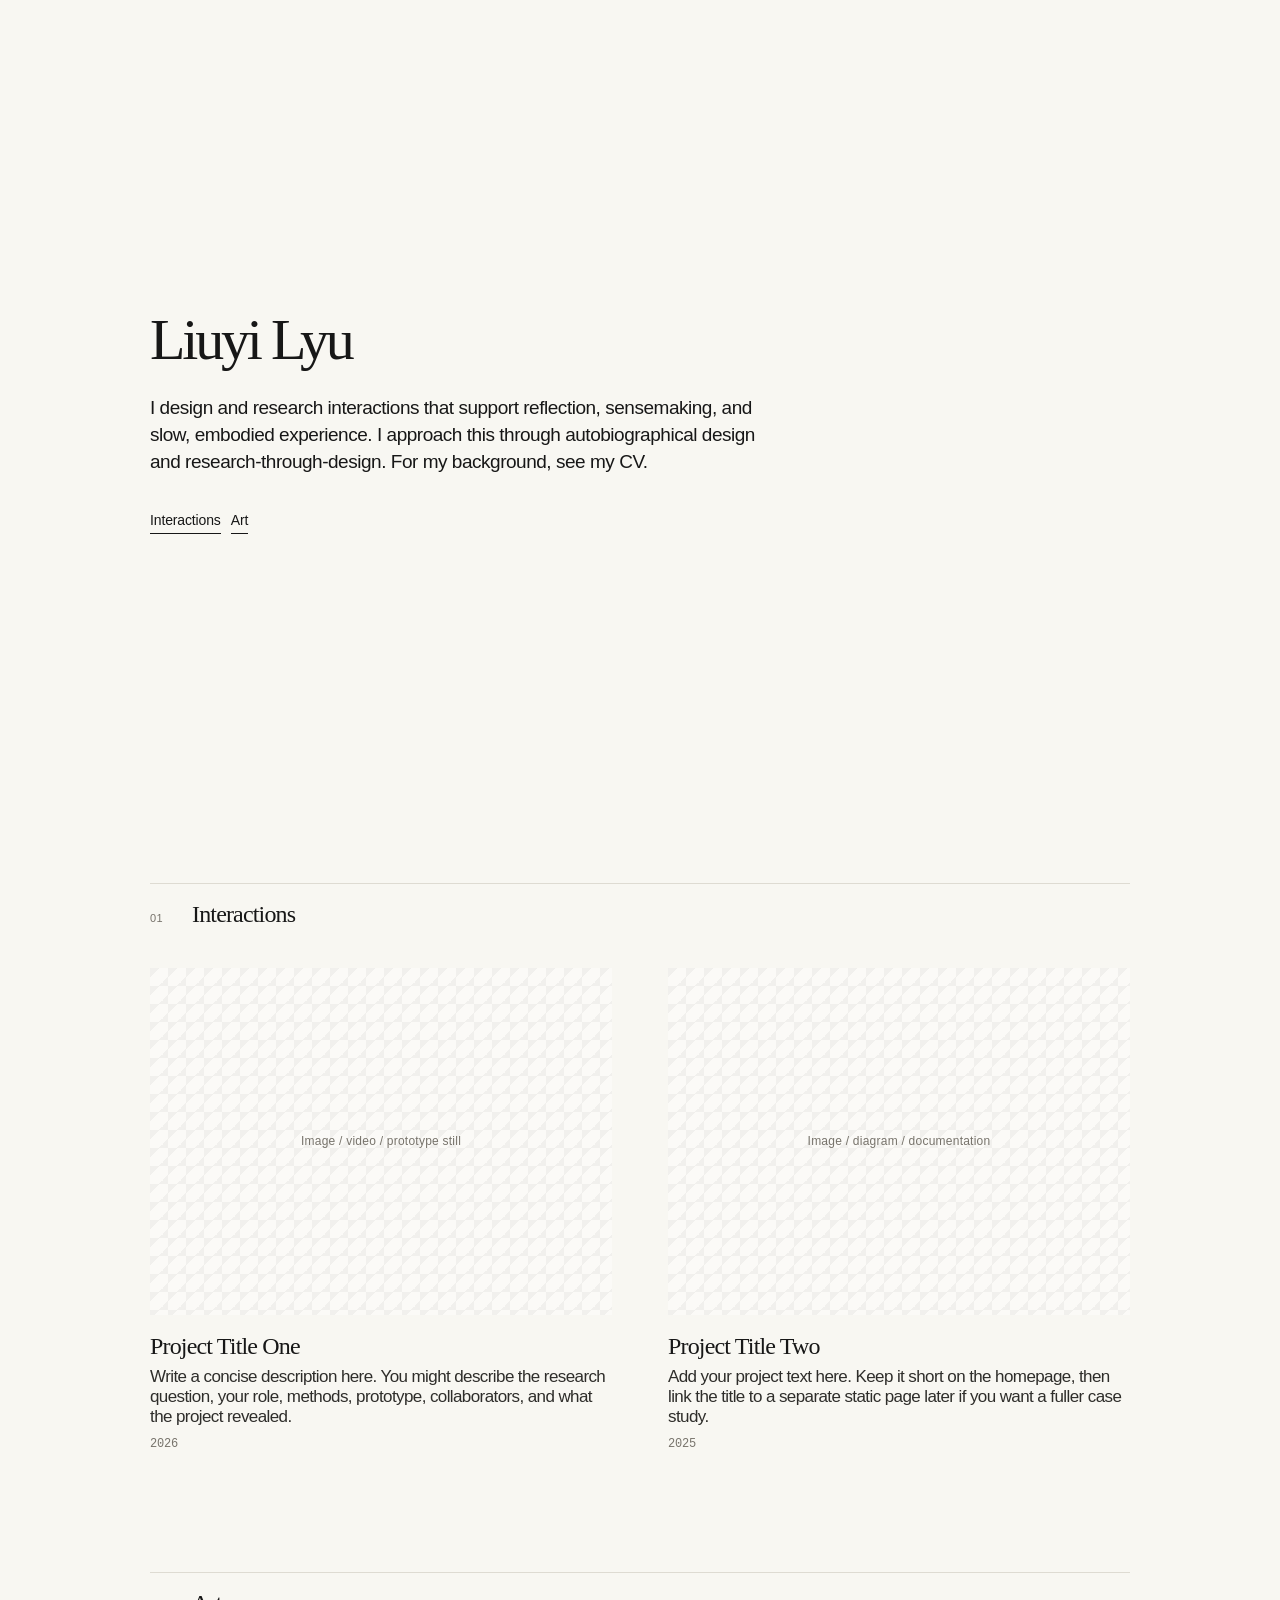
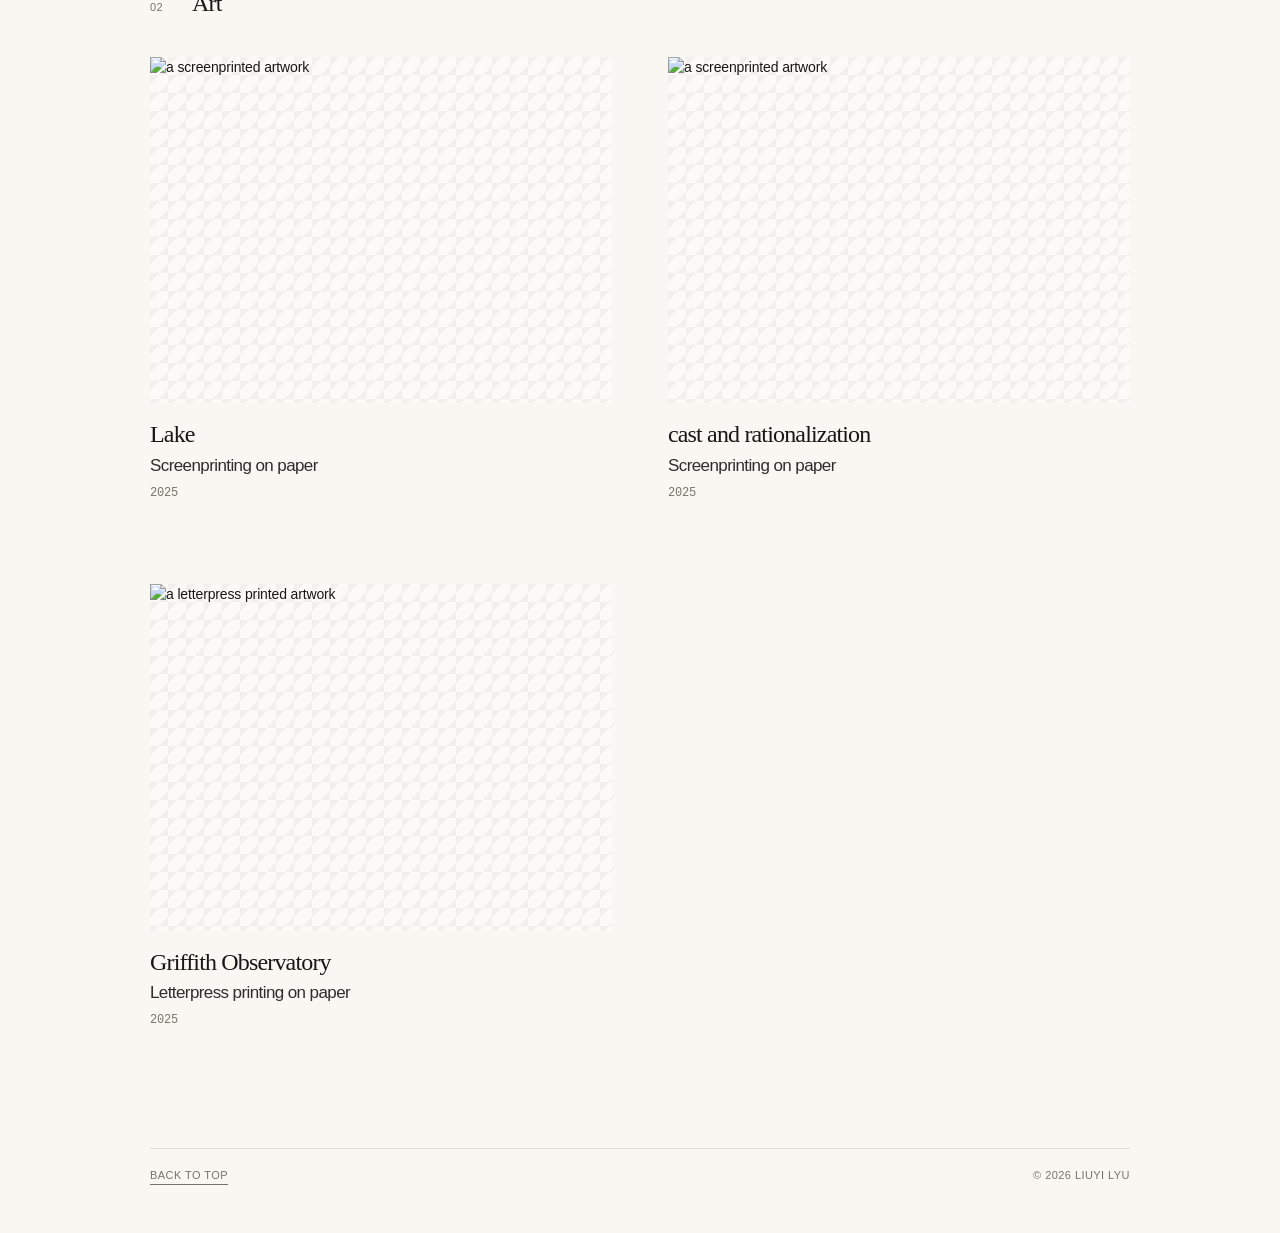
==== commit dd53ee04: "update" ====
--- a/index.html
+++ b/index.html
@@ -5,9 +5,9 @@
     <meta name="viewport" content="width=device-width, initial-scale=1" />
     <meta
       name="description"
-      content="Portfolio of an artist, HCI researcher, and interaction designer."
+      content="Liuyi Lyu's portfolio"
     />
-    <title>Liuyi Lyu — Artist, HCI Researcher, Interaction Designer</title>
+    <title>Liuyi Lyu</title>
     <link rel="stylesheet" href="styles.css" />
   </head>
   <body>
@@ -92,10 +92,7 @@
               <time datetime="2025">2025</time>
             </div>
             <figure class="media-slot">
-              <!-- Replace the placeholder with:
-              <img src="assets/images/art-one.jpg" alt="Describe the artwork" />
-              -->
-              <span>image</span>
+              <img src="assets/images/lake.jpg" alt="a screenprinted artwork" />
             </figure>
             <p>
               Screenprinting on paper
@@ -104,16 +101,13 @@
 
           <article class="project">
             <a class="project-title" href="art/cast-and-rationalization.html" aria-label="Open CAST and rationalization">
-              CAST and rationalization
+              cast and rationalization
             </a>
             <div class="project-meta">
               <time datetime="2025">2025</time>
             </div>
             <figure class="media-slot">
-              <!-- Replace the placeholder with:
-              <img src="assets/images/art-two.jpg" alt="Describe the artwork" />
-              -->
-              <span>image</span>
+              <img src="assets/images/cast-and-rationalization.jpg" alt="a screenprinted artwork" />
             </figure>
             <p>
               Screenprinting on paper
@@ -128,10 +122,7 @@
               <time datetime="2025">2025</time>
             </div>
             <figure class="media-slot">
-              <!-- Replace the placeholder with:
-              <img src="assets/images/art-three.jpg" alt="Describe the artwork" />
-              -->
-              <span>image</span>
+              <img src="assets/images/griffith-observatory.jpg" alt="a letterpress printed artwork" />
             </figure>
             <p>
               Letterpress printing on paper
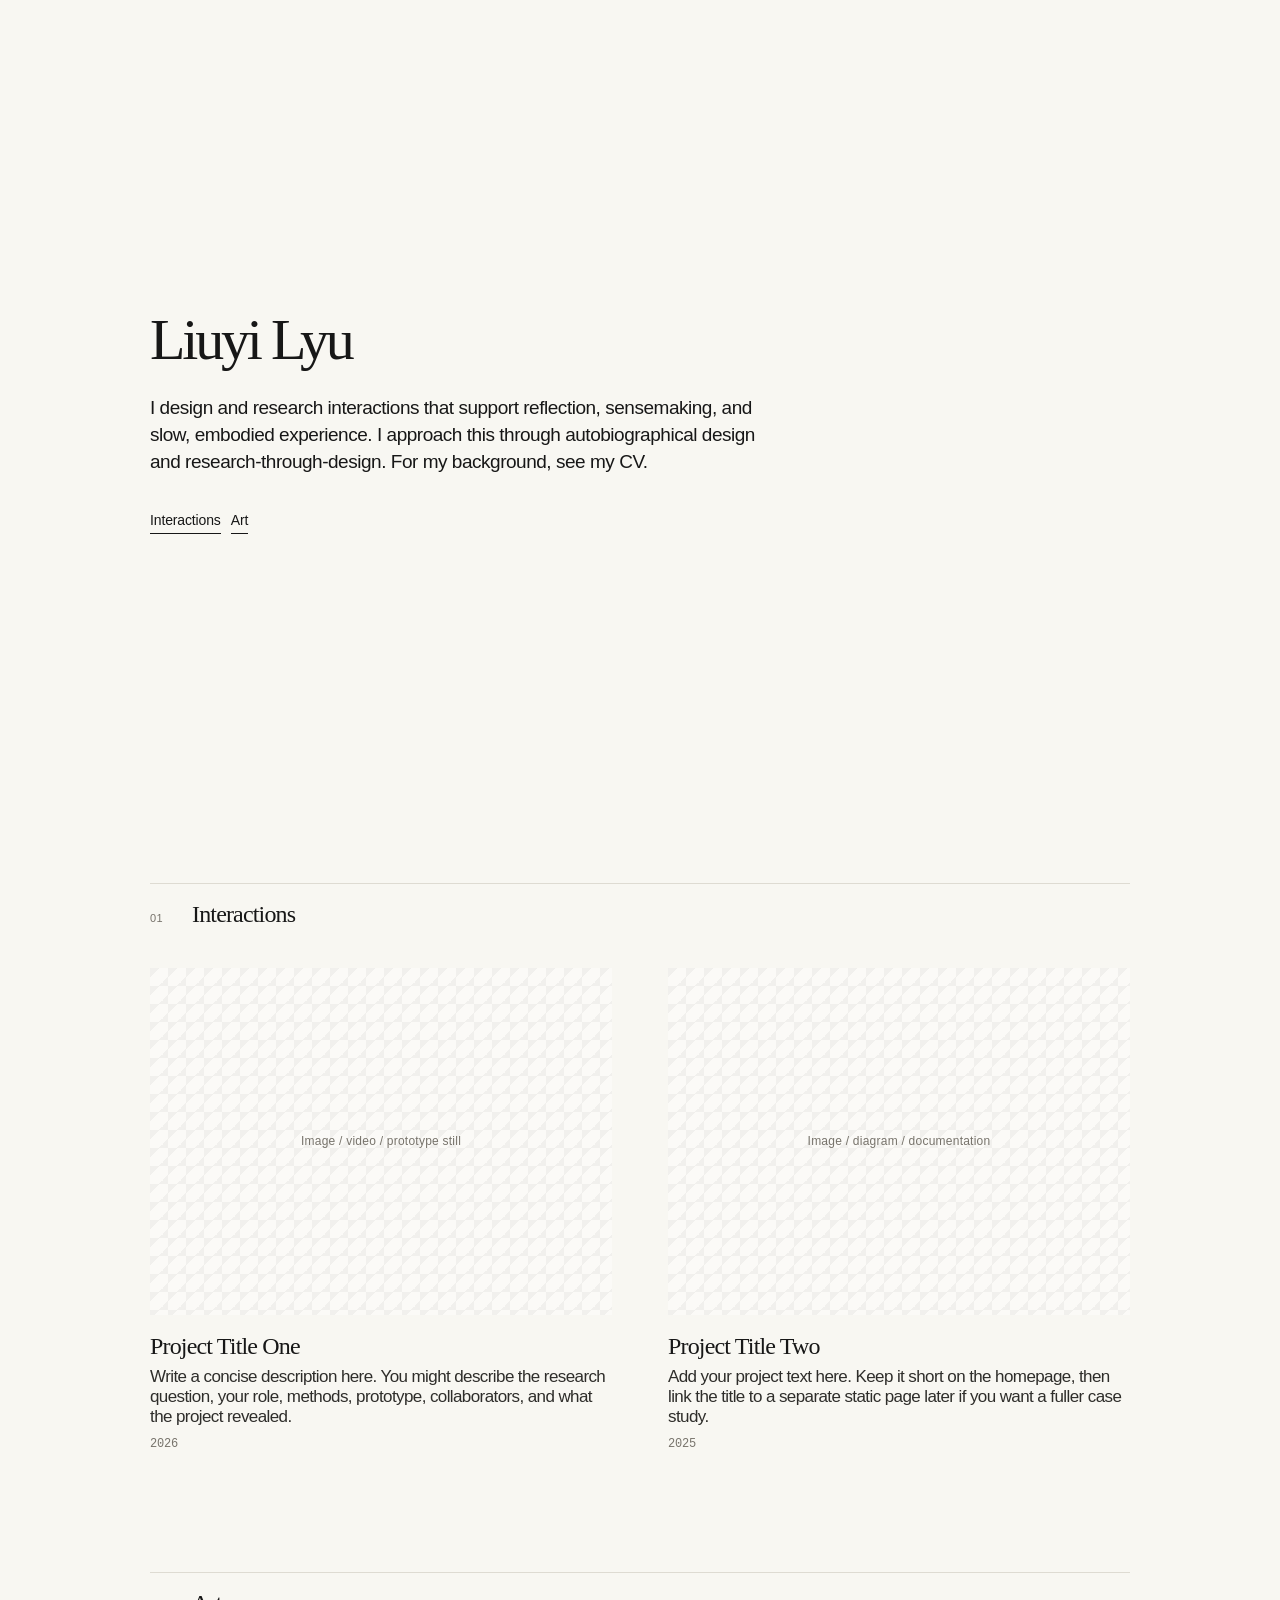
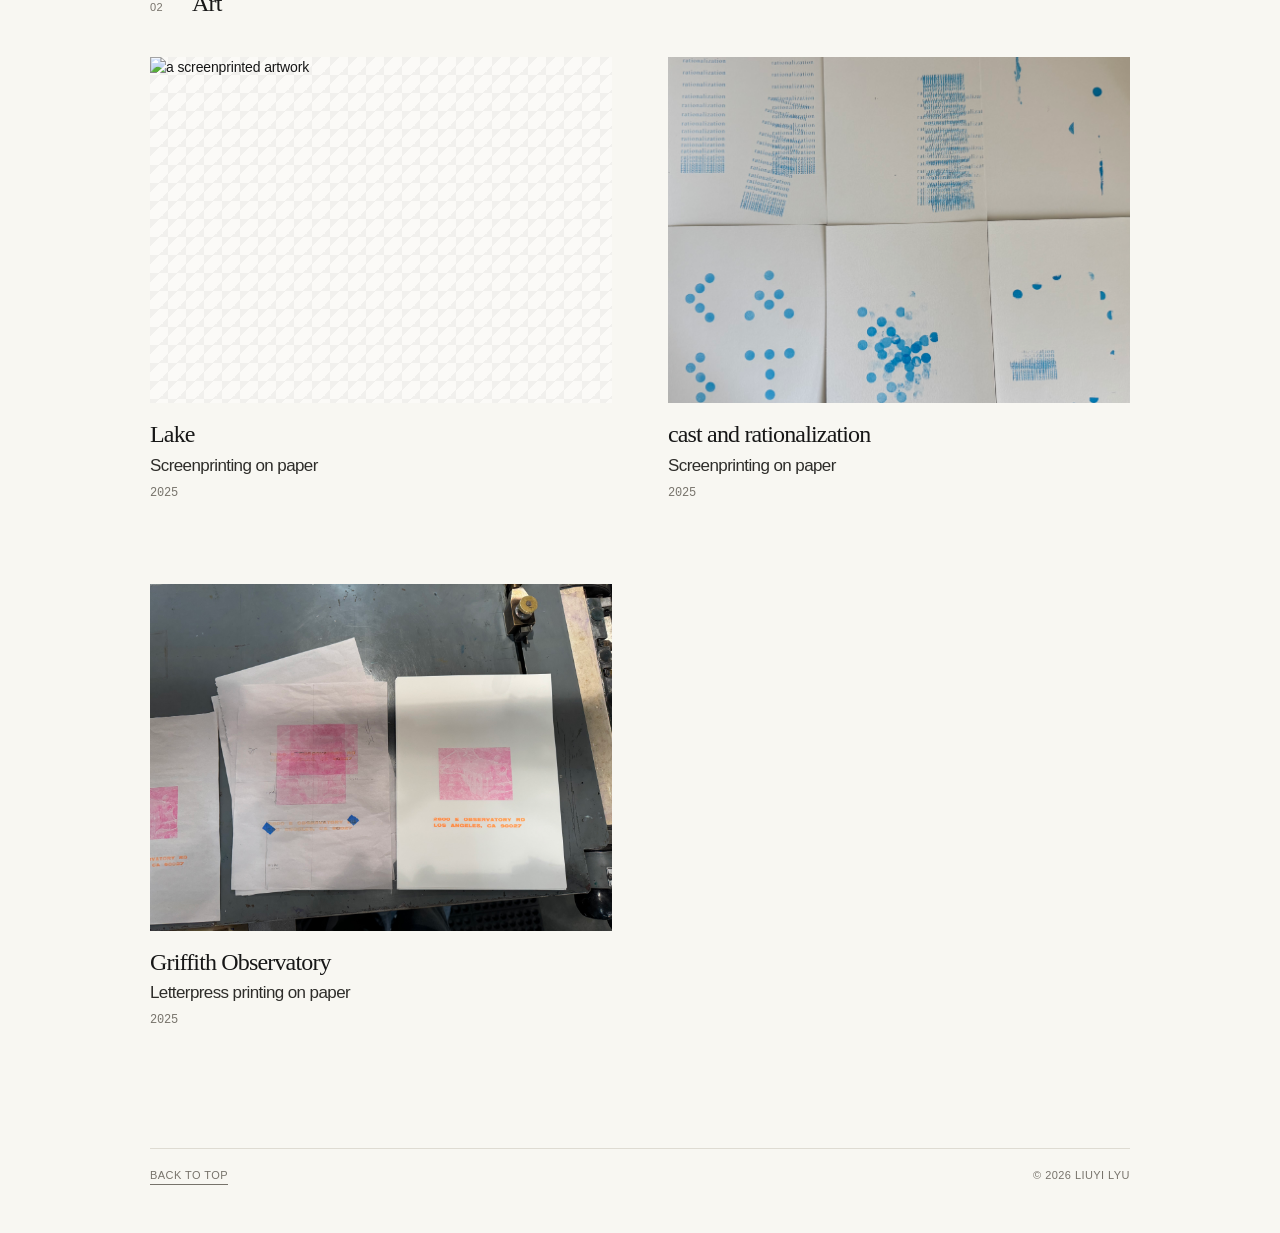
==== commit 116725f2: "update" ====
--- a/index.html
+++ b/index.html
@@ -92,7 +92,7 @@
               <time datetime="2025">2025</time>
             </div>
             <figure class="media-slot">
-              <img src="assets/images/lake.jpg" alt="a screenprinted artwork" />
+              <img src="assets/images/lake.JPG" alt="a screenprinted artwork" />
             </figure>
             <p>
               Screenprinting on paper
@@ -107,7 +107,7 @@
               <time datetime="2025">2025</time>
             </div>
             <figure class="media-slot">
-              <img src="assets/images/cast-and-rationalization.jpg" alt="a screenprinted artwork" />
+              <img src="assets/images/cast-and-rationalization.jpeg" alt="a screenprinted artwork" />
             </figure>
             <p>
               Screenprinting on paper
@@ -122,7 +122,7 @@
               <time datetime="2025">2025</time>
             </div>
             <figure class="media-slot">
-              <img src="assets/images/griffith-observatory.jpg" alt="a letterpress printed artwork" />
+              <img src="assets/images/Observatory.jpeg" alt="a letterpress printed artwork" />
             </figure>
             <p>
               Letterpress printing on paper
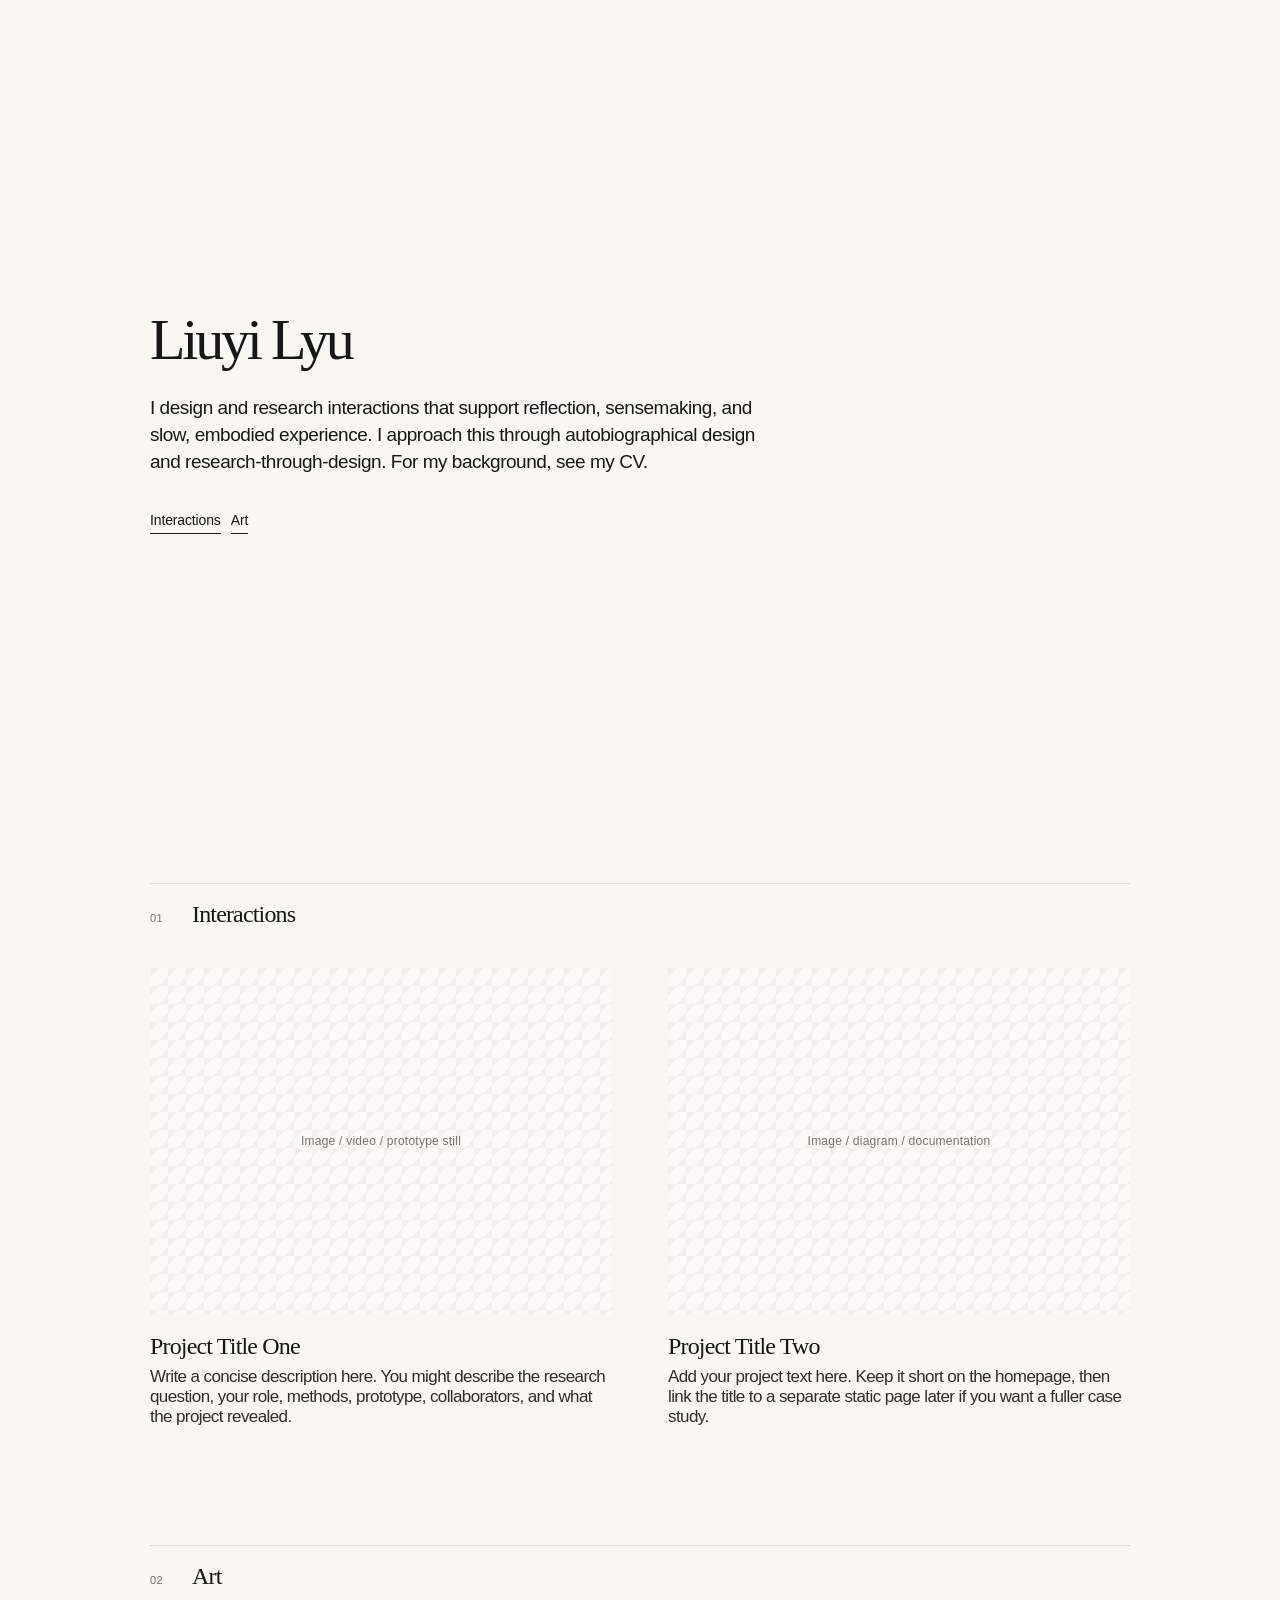
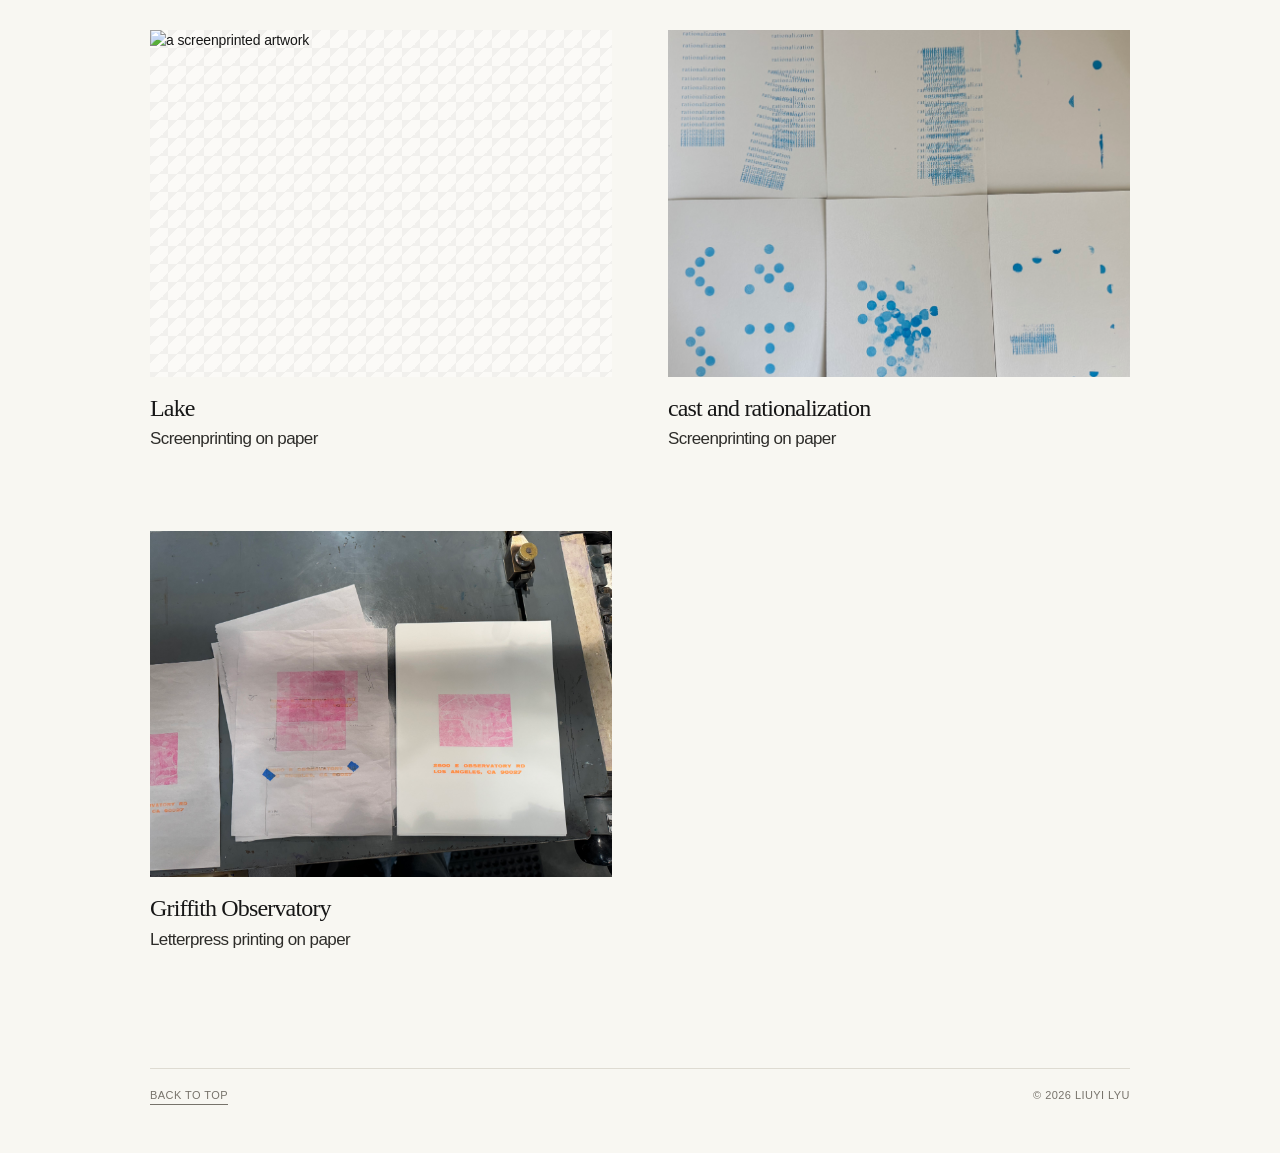
==== commit ee801bae: "update" ====
--- a/index.html
+++ b/index.html
@@ -38,9 +38,6 @@
             <a class="project-title" href="interactions/project-title-one.html" aria-label="Open Project Title One">
               Project Title One
             </a>
-            <div class="project-meta">
-              <time datetime="2026">2026</time>
-            </div>
             <figure class="media-slot">
               <!-- Replace the placeholder with:
               <img src="assets/images/project-one.jpg" alt="Describe the image" />
@@ -58,9 +55,6 @@
             <a class="project-title" href="interactions/project-title-two.html" aria-label="Open Project Title Two">
               Project Title Two
             </a>
-            <div class="project-meta">
-              <time datetime="2025">2025</time>
-            </div>
             <figure class="media-slot">
               <!-- Replace the placeholder with:
               <img src="assets/images/project-two.jpg" alt="Describe the image" />
@@ -88,9 +82,6 @@
             <a class="project-title" href="art/lake.html" aria-label="Open Lake">
               Lake
             </a>
-            <div class="project-meta">
-              <time datetime="2025">2025</time>
-            </div>
             <figure class="media-slot">
               <img src="assets/images/lake.JPG" alt="a screenprinted artwork" />
             </figure>
@@ -103,9 +94,6 @@
             <a class="project-title" href="art/cast-and-rationalization.html" aria-label="Open CAST and rationalization">
               cast and rationalization
             </a>
-            <div class="project-meta">
-              <time datetime="2025">2025</time>
-            </div>
             <figure class="media-slot">
               <img src="assets/images/cast-and-rationalization.jpeg" alt="a screenprinted artwork" />
             </figure>
@@ -118,9 +106,6 @@
             <a class="project-title" href="art/griffith-observatory.html" aria-label="Open Griffith Observatory">
               Griffith Observatory
             </a>
-            <div class="project-meta">
-              <time datetime="2025">2025</time>
-            </div>
             <figure class="media-slot">
               <img src="assets/images/Observatory.jpeg" alt="a letterpress printed artwork" />
             </figure>
--- a/styles.css
+++ b/styles.css
@@ -60,7 +60,6 @@
 
 .eyebrow,
 .section-kicker,
-.project-meta,
 .site-footer {
   color: var(--color-muted);
   font-size: 11px;
@@ -166,17 +165,6 @@
   letter-spacing: -0.015em;
 }
 
-.project-meta {
-  order: 4;
-  display: flex;
-  align-items: center;
-  justify-content: flex-start;
-  font-family: "Courier New", Courier, monospace;
-  font-size: 12px;
-  letter-spacing: -0.02em;
-  text-transform: none;
-}
-
 .media-slot {
   order: 1;
   position: relative;
@@ -228,7 +216,7 @@
 }
 
 .detail-shell {
-  width: min(100% - (var(--page-gutter) * 2), 960px);
+  width: min(100% - (var(--page-gutter) * 2), 1180px);
   padding-top: 42px;
 }
 
@@ -261,12 +249,6 @@
   max-width: 12ch;
 }
 
-.detail-meta {
-  margin-top: 24px;
-  padding-top: 14px;
-  border-top: 1px solid var(--color-line);
-}
-
 .detail-intro {
   max-width: 620px;
   margin-top: 30px;
@@ -295,28 +277,12 @@
   gap: 9px;
 }
 
-.gallery-item img,
-.image-placeholder {
+.gallery-item img {
   border: 1px solid var(--color-line);
 }
 
 .gallery-item img {
   background: rgba(255, 255, 255, 0.34);
-}
-
-.image-placeholder {
-  min-height: 360px;
-  display: grid;
-  place-items: center;
-  padding: 24px;
-  background:
-    linear-gradient(135deg, rgba(23, 23, 23, 0.045) 25%, transparent 25%) 0 0 / 18px 18px,
-    linear-gradient(315deg, rgba(23, 23, 23, 0.045) 25%, transparent 25%) 0 0 / 18px 18px,
-    rgba(255, 255, 255, 0.34);
-  color: var(--color-muted);
-  font-size: 12px;
-  letter-spacing: 0.02em;
-  text-align: center;
 }
 
 .image-full {
@@ -328,10 +294,6 @@
   justify-self: center;
 }
 
-.image-narrow .image-placeholder {
-  min-height: 600px;
-}
-
 .image-pair {
   display: grid;
   grid-template-columns: repeat(2, minmax(0, 1fr));
@@ -339,13 +301,6 @@
   align-items: start;
 }
 
-figcaption {
-  max-width: 520px;
-  color: var(--color-muted);
-  font-size: 12px;
-  line-height: 1.45;
-}
-
 @media (max-width: 560px) {
   .site-shell {
     padding-top: 42px;
@@ -360,7 +315,6 @@
     gap: 12px;
   }
 
-  .project-meta,
   .site-footer {
     align-items: flex-start;
     flex-direction: column;
@@ -392,8 +346,4 @@
     grid-template-columns: 1fr;
   }
 
-  .image-placeholder,
-  .image-narrow .image-placeholder {
-    min-height: 280px;
-  }
-}
+}
